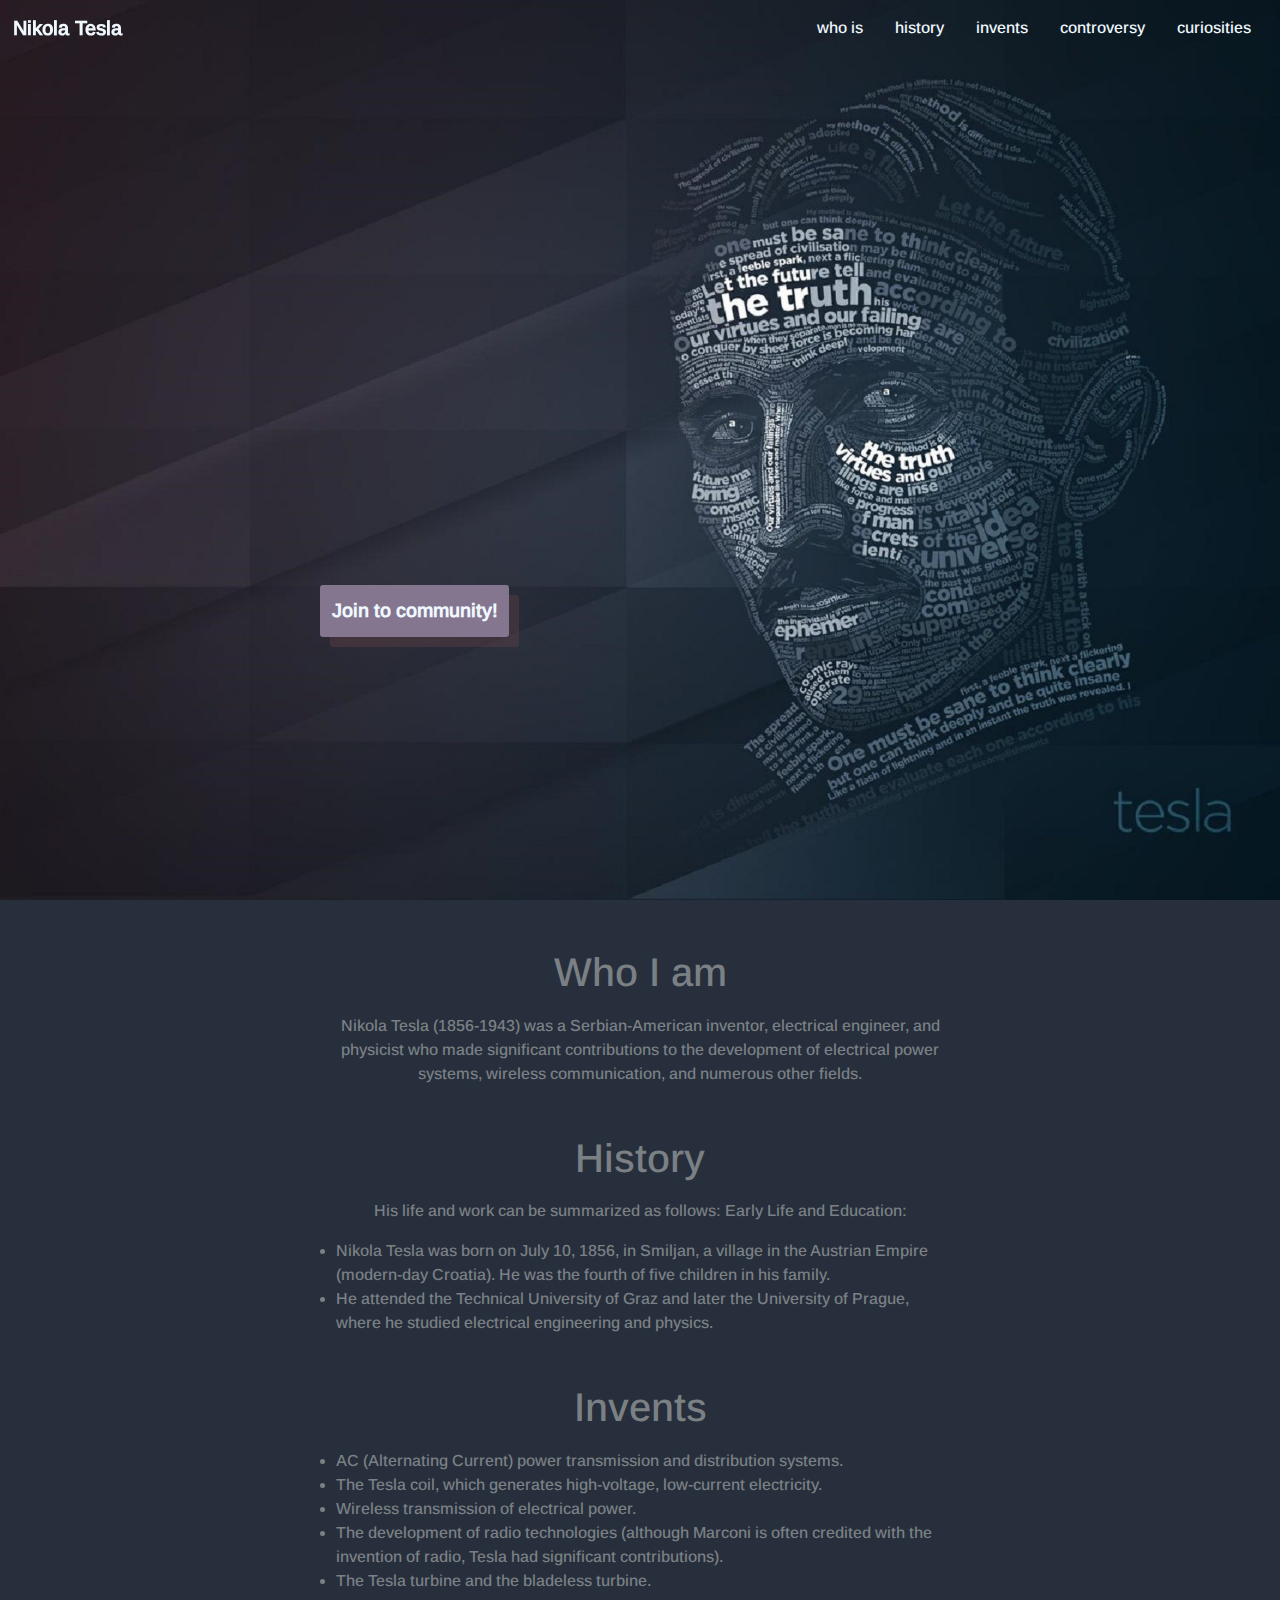
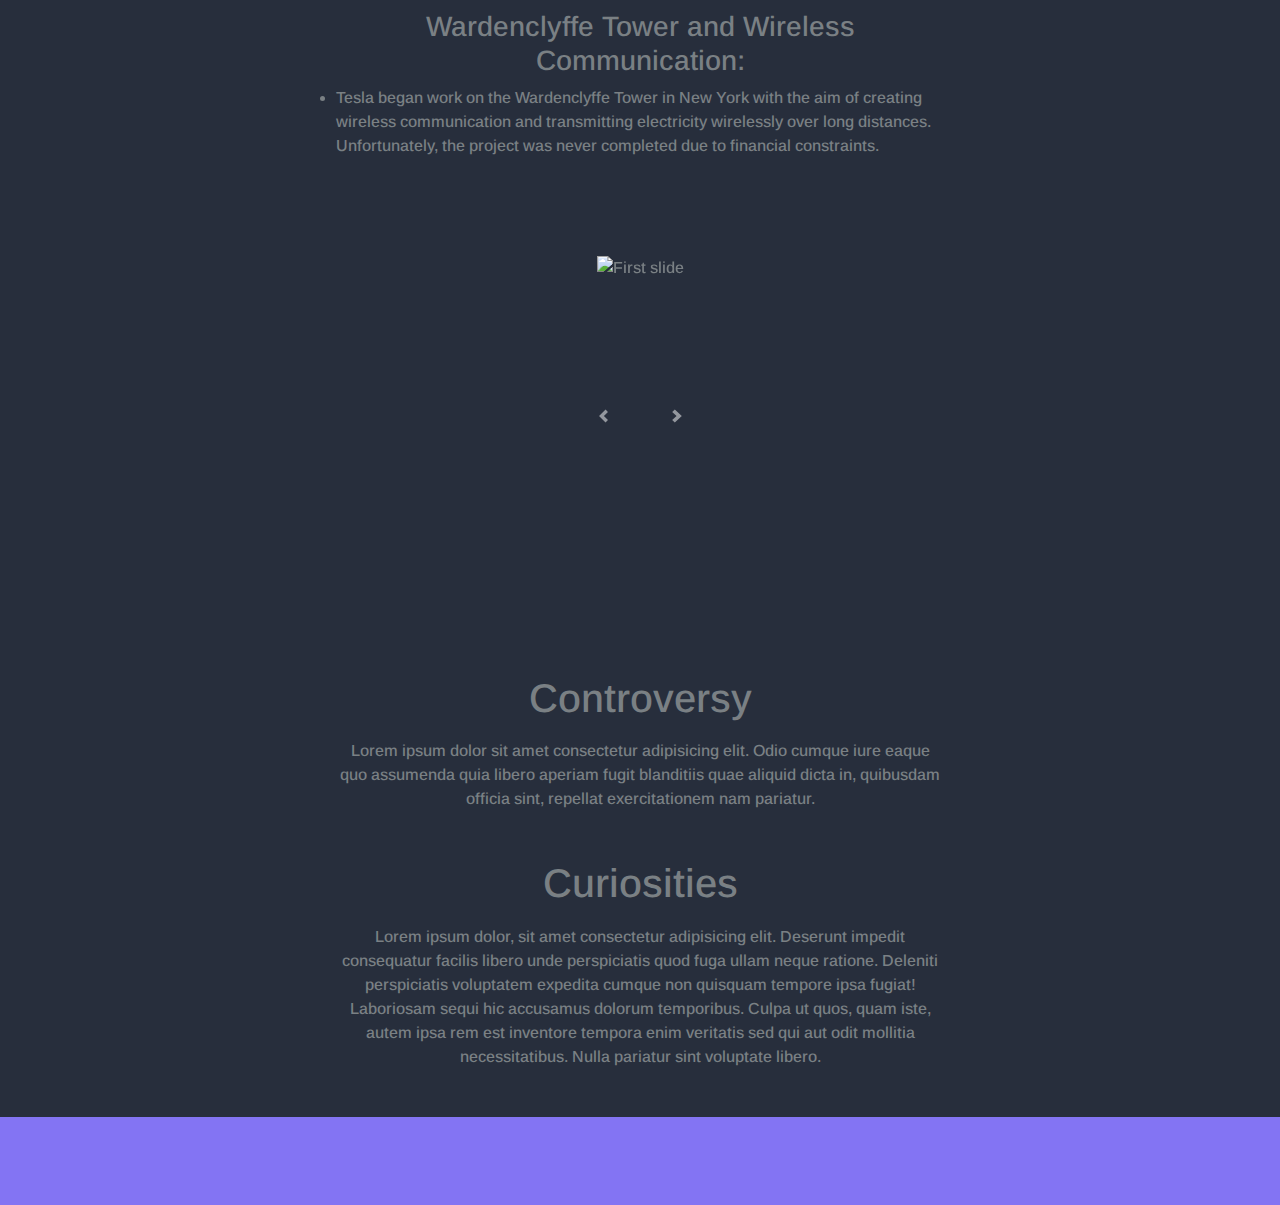
==== nikola_teslaMF/index.html @ 04ca778e "añadido mobile first" ====
<!DOCTYPE html>
<html lang="en">
<head>
    <meta charset="UTF-8">
    <meta name="viewport" content="width=device-width, initial-scale=1.0">
    <link rel="stylesheet" href="css/style.css">
    <link rel="icon" type="image/x-icon" href="favicon/tower.png">
    <!-- OWN CSS -->
    <link rel="stylesheet" href="https://cdnjs.cloudflare.com/ajax/libs/font-awesome/4.7.0/css/font-awesome.min.css">

    <!-- BOOTSTRAP CSS -->
    <link rel="stylesheet" href="https://cdn.jsdelivr.net/npm/bootstrap@4.0.0/dist/css/bootstrap.min.css" integrity="sha384-Gn5384xqQ1aoWXA+058RXPxPg6fy4IWvTNh0E263XmFcJlSAwiGgFAW/dAiS6JXm" crossorigin="anonymous">
    <!-- FONTAWESOME -->
    <script src="https://kit.fontawesome.com/f44a304c04.js" crossorigin="anonymous"></script>
    <link rel="stylesheet" href="https://cdnjs.cloudflare.com/ajax/libs/font-awesome/4.7.0/css/font-awesome.min.css">
    <title>Antonio J. Heredia Leiva Personal Page</title>
</head>
<body>
    <header>
        <div id="hero_section">
            <div class="hero_section_container">
                <nav>
                    <div class="icon"> <span><a href="#">Nikola Tesla</a></span></div>
                    <div id="menu_wrap" class="none">
                        <ul class="menu ">
                            <li><a href="#who">who is</a></li>
                            <li><a href="#history">history </a></li>
                            <li><a href="#invents">invents</a></li>
                            <li><a href="#controversy">controversy</a></li>
                            <li><a href="#curiosities">curiosities</a></li>
                        </ul>
                    </div>
                    <div id="burguer" class="">
                        <i class="fa-solid fa-bars" id="menu_brg"></i>
                    </div>
                </nav>

            </div>
            <div class="quote">
                <div class="btn_contain">
                    <button class="btn_cta"> Join to community!  </button>
                </div>
            </div>
        </div>
    </header>
    <!-- CONTAINER -->
    <div class="main_container">
        <div class="wrap_container">
            <section>
                <a name="who"></a>
                <h1>Who I am</h1>
                <p>
                    Nikola Tesla (1856-1943) was a Serbian-American inventor, electrical engineer, and physicist who made significant contributions to the development of electrical power systems, wireless communication, and numerous other fields. 
                </p>
            </section>
            <section>
                <a name="history"></a>
                <h1>History</h1>
                <p>
                    His life and work can be summarized as follows:
                    
                    Early Life and Education:
                    <ul>
                        <li>Nikola Tesla was born on July 10, 1856, in Smiljan, a village in the Austrian Empire (modern-day Croatia). He was the fourth of five children in his family.</li>
                        <li>He attended the Technical University of Graz and later the University of Prague, where he studied electrical engineering and physics.</li>
                    </ul>
                </p>
            </section>
            <section>
                <a name="invents"></a>
                <h1>Invents</h1>
                <p>
                    <ul>
                        <li>AC (Alternating Current) power transmission and distribution systems.</li>
                        <li>The Tesla coil, which generates high-voltage, low-current electricity.</li>
                        <li>Wireless transmission of electrical power.</li>
                        <li>The development of radio technologies (although Marconi is often credited with the invention of radio, Tesla had significant contributions).</li>
                        <li>The Tesla turbine and the bladeless turbine.</li>
                    </ul>
                    <p>
                        <h3>
                            Wardenclyffe Tower and Wireless Communication:
                        </h3>
                        <ul>
                            <li>Tesla began work on the Wardenclyffe Tower in New York with the aim of creating wireless communication and transmitting electricity wirelessly over long distances. Unfortunately, the project was never completed due to financial constraints.</li>
                        </ul>   
                    </p>
                </p>
            </section>
        </div>
        <!-- CARRUSEL -->
        <section id="carrusel_container">
            <div id="carouselExampleControls" class="carousel slide" data-ride="">
                <div class="carousel-inner">
                <div class="carousel-item active" data-bs-interval="false">
                    <img class="d-block w-100" src="https://pijamasurf.com/wp-content/uploads/10.208.149.45/uploads/2015/07/1347307068_nikola-tesla-64648998.jpeg" alt="First slide">
                </div>
                <div class="carousel-item">
                    <img class="d-block w-100" src="https://th.bing.com/th/id/R.a04cf4081907613d42aba46043cfa0db?rik=keRG8RYpfXPJgw&riu=http%3a%2f%2fwww.techandfacts.com%2fwp-content%2fuploads%2f2015%2f02%2fnikola_tesla_AC.jpg&ehk=OeOq3fMUChGae7fhzh62Vz7JlCOlQhCOCWXfk3ZzlRM%3d&risl=&pid=ImgRaw&r=0" alt="Second slide">
                </div>
                <div class="carousel-item">
                    <img class="d-block w-100" src="https://th.bing.com/th/id/OIP.Z2mwz5yN_oGgwYekw2L2cwHaD5?rs=1&pid=ImgDetMain" alt="Third slide">
                </div>
                </div>
                <a class="carousel-control-prev" href="#carouselExampleControls" role="button" data-slide="prev">
                <span class="carousel-control-prev-icon" aria-hidden="true"></span>
                <span class="sr-only">Previous</span>
                </a>
                <a class="carousel-control-next" href="#carouselExampleControls" role="button" data-slide="next">
                <span class="carousel-control-next-icon" aria-hidden="true"></span>
                <span class="sr-only">Next</span>
                </a>
            </div>
        </section>
        <div class="wrap_container">
            <section>
                <a name="controversy"></a>
                <h1>Controversy</h1>
                <p>
                    Lorem ipsum dolor sit amet consectetur adipisicing elit. Odio cumque iure eaque quo assumenda quia libero aperiam fugit blanditiis quae aliquid dicta in, quibusdam officia sint, repellat exercitationem nam pariatur.
                </p>
            </section>
            <section>
                <a name="curiosities"></a>
                <h1>Curiosities</h1>
                <p>
                    Lorem ipsum dolor, sit amet consectetur adipisicing elit. Deserunt impedit consequatur facilis libero unde perspiciatis quod fuga ullam neque ratione. Deleniti perspiciatis voluptatem expedita cumque non quisquam tempore ipsa fugiat!
                    Laboriosam sequi hic accusamus dolorum temporibus. Culpa ut quos, quam iste, autem ipsa rem est inventore tempora enim veritatis sed qui aut odit mollitia necessitatibus. Nulla pariatur sint voluptate libero.

                </p>
            </section>
        </div>

        
    </div>
    <!-- FOOTER -->
    <footer>
        <div class="footer_container container grid-container">
            <div class="row center">
                <div class="col"><a href="#"><i class="fa-brands fa-instagram"></i></a></div>
                <div class="col"><a href="#"><i class="fa-brands fa-x-twitter"></i></a></div>
                <div class="col"><a href="#"><i class="fa-brands fa-github"></i></a></div>
                <div class="col"><a href="#"><i class="fa-brands fa-linkedin"></i></a></div>
            </div>
        </div>
    </footer>
</body>
<!-- OWN JS -->
<script src="js/script.js"></script>
<!-- BOOTSTRAP JS -->
<script src="https://code.jquery.com/jquery-3.2.1.slim.min.js" integrity="sha384-KJ3o2DKtIkvYIK3UENzmM7KCkRr/rE9/Qpg6aAZGJwFDMVNA/GpGFF93hXpG5KkN" crossorigin="anonymous"></script>
<script src="https://cdn.jsdelivr.net/npm/popper.js@1.12.9/dist/umd/popper.min.js" integrity="sha384-ApNbgh9B+Y1QKtv3Rn7W3mgPxhU9K/ScQsAP7hUibX39j7fakFPskvXusvfa0b4Q" crossorigin="anonymous"></script>
<script src="https://cdn.jsdelivr.net/npm/bootstrap@4.0.0/dist/js/bootstrap.min.js" integrity="sha384-JZR6Spejh4U02d8jOt6vLEHfe/JQGiRRSQQxSfFWpi1MquVdAyjUar5+76PVCmYl" crossorigin="anonymous"></script>

</html>
---- nikola_teslaMF/css/style.css ----
/**------------------------------------------------------------------------
 *                           GENERAL FORMATS
 *------------------------------------------------------------------------**/
* {
    box-sizing: border-box;
    margin: 0;
    padding: 0;
}

body {
    background-color: rgba(39, 46, 60, 1);
}

/**------------------------------------------------------------------------
 *                           FONTS
 *------------------------------------------------------------------------**/

@font-face {
    font-family: quote;
    src: url(../fonts/EduTASBeginner-Regular.ttf);
    font-family: tesla;
    src: url(../fonts/Arimo-Medium.ttf);
}

/**------------------------------------------------------------------------
 *todo                           SECTION HEADER
 *------------------------------------------------------------------------**/
header{
    width: 100wh;
}
nav {
    color: aliceblue;
    box-sizing: content-box;
    background-color: rgba(0, 0, 0, 0);
    width: auto;
    display: flex;
    padding: 1%;
}
nav .icon {
    width: auto;
    font-family: tesla;
    font-size: 20px;
    font-weight: bolder;
    height: 1.3em;
    /* mirar la posicion */
    position: fixed;
    justify-content: flex-start;
    z-index: 2;

}

.icon span {
    width: 100%;
}

.icon span:hover {
    background-image: url(../img/Rayo.gif);

}

#transition {
    transition: 1s;
}
#menu_wrap {
    font-family: tesla;
    margin-left: 2em;
    /* background: linear-gradient(0.25turn, rgba(2,0,36,0.23245794899991246) 0%, rgba(10,10,50,0.5966036072632177) 50%, rgba(0,0,0,0.2912814784116772) 100%); */
    border-radius: 6px;
    position: absolute;
    right: 2%;
    top: 6%;
    position: fixed;
    z-index: 5;
    background-color: rgb(122, 128, 132);
    width: 150px;
    height: auto;
}

.menu  {
    right: 1%;
    text-align: right;
}

nav ul li {
    margin-right: 5px;
    list-style: none;
    padding: 0.2em 1em;    
    margin: auto 0;
    border-radius: 10px;
    text-decoration: none;
}
nav ul li a:hover, .icon span a {
    text-decoration: none;
}
    
nav ul li:hover {
    border: 1px solid rgb(41, 41, 42);
    cursor: grab;
    color: rgb(131, 116, 243);
    background-color: rgba(240, 248, 255, 0.185);
    background-image: url(../img/Rayo.gif);
    width: auto;
    background-position: center;
    transition: 1s;
}

.line {
    display: block;
}

.none {
    display: none;
}

#menu_brg {
    cursor: pointer;
    justify-content: flex-end;
    position: absolute;
    position: fixed;
    z-index: 4;
    right: 2%;
}


/**=======================================================================================================================
 *todo                                                 Hero Section
 *=======================================================================================================================**/

#hero_section{
    background-size: auto;
    background-position: 63%;
    background-image: url(../img/nicola_wall.jpg);
    height: 100vh;
}

div .quote {
    /* height: 100vh; */
    width: 50%;
    margin: 0 auto;
}

.btn_contain {
    color: aliceblue;
    font-size: 1.2rem;
    position: absolute;
    width: 200px;
    top: 80%;
    transition: top 1s;
    z-index: 1;
}

.btn_cta {
    border-radius: 3px;
    border: none;
    font-family: tesla, Arial, Helvetica, sans-serif;
    color: aliceblue;
    font-size: 1em;
    padding: 0.6em;
    font-weight: 600;
    cursor: pointer;
    box-shadow: 10px 10px rgba(53, 43, 43, 0.232);
    box-shadow: 10px 10px rgba(142, 84, 84, 0.232);
    background-color: rgb(132, 118, 143);
    background-position: 100%;
    transition: 0.6s;
}
.btn_cta:hover {
    box-shadow: 3px 3px black;
    transition: 0.4s;
    color: black;
    background-image: url(../img/Rayo.gif);
    

}

/**=======================================================================================================================
 *todo                                                 CONTAINER
 *=======================================================================================================================**/

.main_container{
    position: relative;
    font-family: tesla;
    color: rgb(122, 128, 132);
    display: flex;
    flex-direction: column;
    margin: 0 auto;
    width: 100%;
    text-align: center;
    background-color: rgba(39, 46, 60, 1);
    gap: 50px;
    z-index: 3;
}

.wrap_container{
    width: 80%;
    margin: 0 auto;

}

.wrap_container section {
    margin: 3em 1em;
}

div.main_container section h1 {
    text-align: center;
    margin-top: 1.1rem;
}

div.main_container section h2 {
    font-family: tesla;
    margin-bottom: 1rem;
}
div.main_container section p {
    margin-top: 1.1rem;
}

.main_container ul li {
    text-align: start;
}

a {
    text-decoration: none ;
    color: aliceblue !important;
}

.d-block {
    height: 20em;/*todo cambiar en  tablet y pc*/
}

/**--------------------------------------------
 *?              FOOTER
 *---------------------------------------------**/

footer{
    background-color: rgb(131, 116, 243);
}

/* footer div  {
    display: grid;
    margin: 0 auto;
}

.col-4 {
    grid-template-columns: auto auto auto auto;
    
} */
footer div.footer_container div{
    padding: 10px 0 10px 30px;
    padding-left: 30px;
}

i {
    font-size: 2rem;
}

/**------------------------------------------------------------------------
 *todo                           medias querys
 *------------------------------------------------------------------------**/
 /* de tablet en adelante */
 @media only screen and (width>600px) {
    #menu_brg {
        display: none;
    }
    #hero_section{
        background-position: 70%;
        background-repeat: no-repeat;;
        background-size: cover;
        position: relative; 
    }
    #menu_wrap {
        width: 100%;
        display: flex;
        justify-content: flex-end;
        position: static;
    }
    .menu {
        display: contents;
        justify-content: flex-end;
    }

    .wrap_container {
        width: 50%;
    }
    #menu_wrap {
        background-color: transparent;
        margin-left: 0;
    }

    #carrusel_container {
        max-width: 60%;   
        min-width: none;     
        margin: 0 auto;
        height: auto;
    }
    .carousel-item img{
        width: 80%;
    }
    nav .icon {
        z-index: 4;
    }

 }

 @media only screen and (width>800px) {
    #carrusel_container {
        max-width: 483px;        
    }
    .btn_contain{
        top: calc(100vh - 35%);
    
    }
 }

/* @media only screen and (width<828px) {
    blockquote{
        top: 70%;
        left: 1%;
        transition: left 1s;
        transition: top 1s;
    }
} */
/* 
@media only screen and (width<615px) {
    blockquote{
        top: 80%;
        transition: top 1s;
    }

    #hero_section{
        background-size: auto;
        background-position: 63%;
    }

    nav ul {
        left: 5px;
        margin: 0;
        top: 5%;
        gap: 0;
        position: absolute;
        flex-direction: column;
        background: linear-gradient(rgba(2, 0, 36, 0.047) 0%, rgba(10,10,50,0.5966036072632177) 70%, rgba(0, 0, 0, 0) 100%);
        border-radius: 22px;
        height: 95%;
        width: 29%;
        min-width: min-content;
    }
    nav ul li {
        padding: 5px;
        margin: 0.5rem 0;
    }

    .container{
        width: 80%;
        margin: 1.3rem auto;
        text-align: justify;
        margin-top: 1.3rem;
    } 
} */
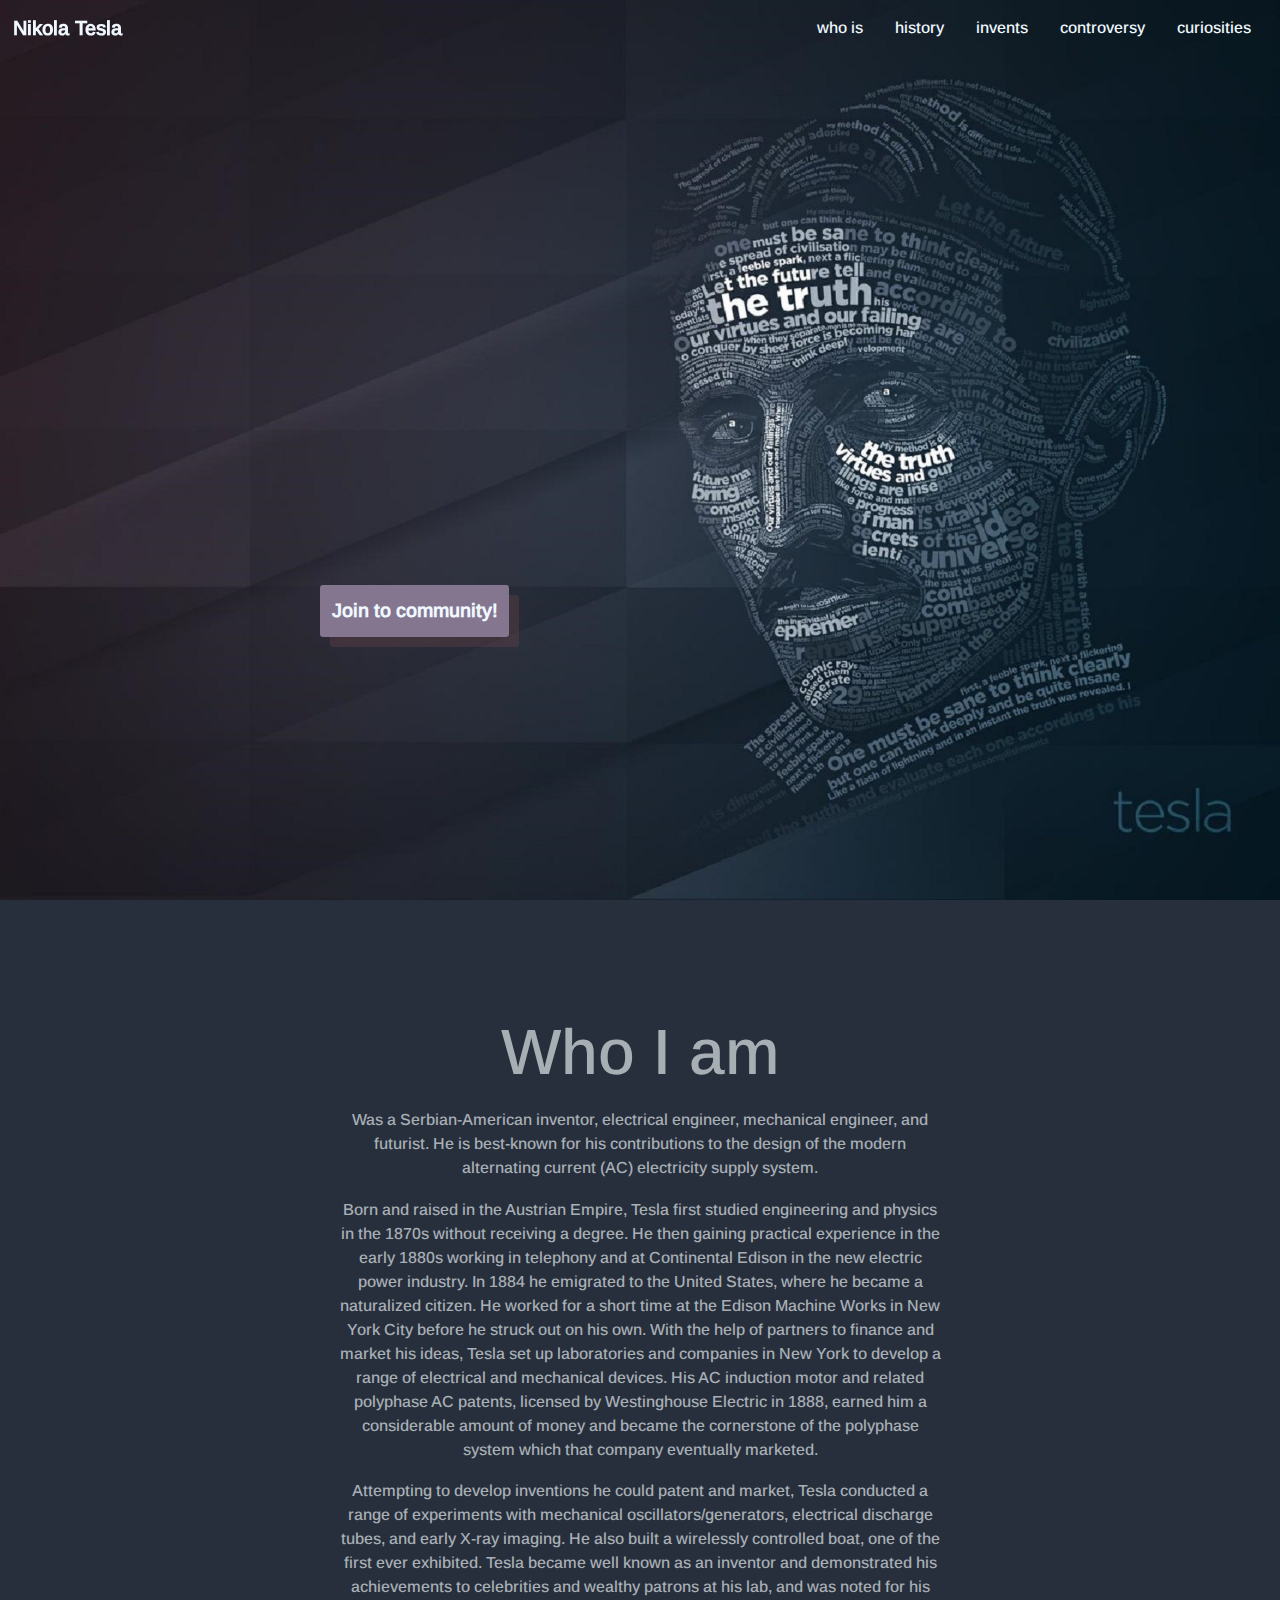
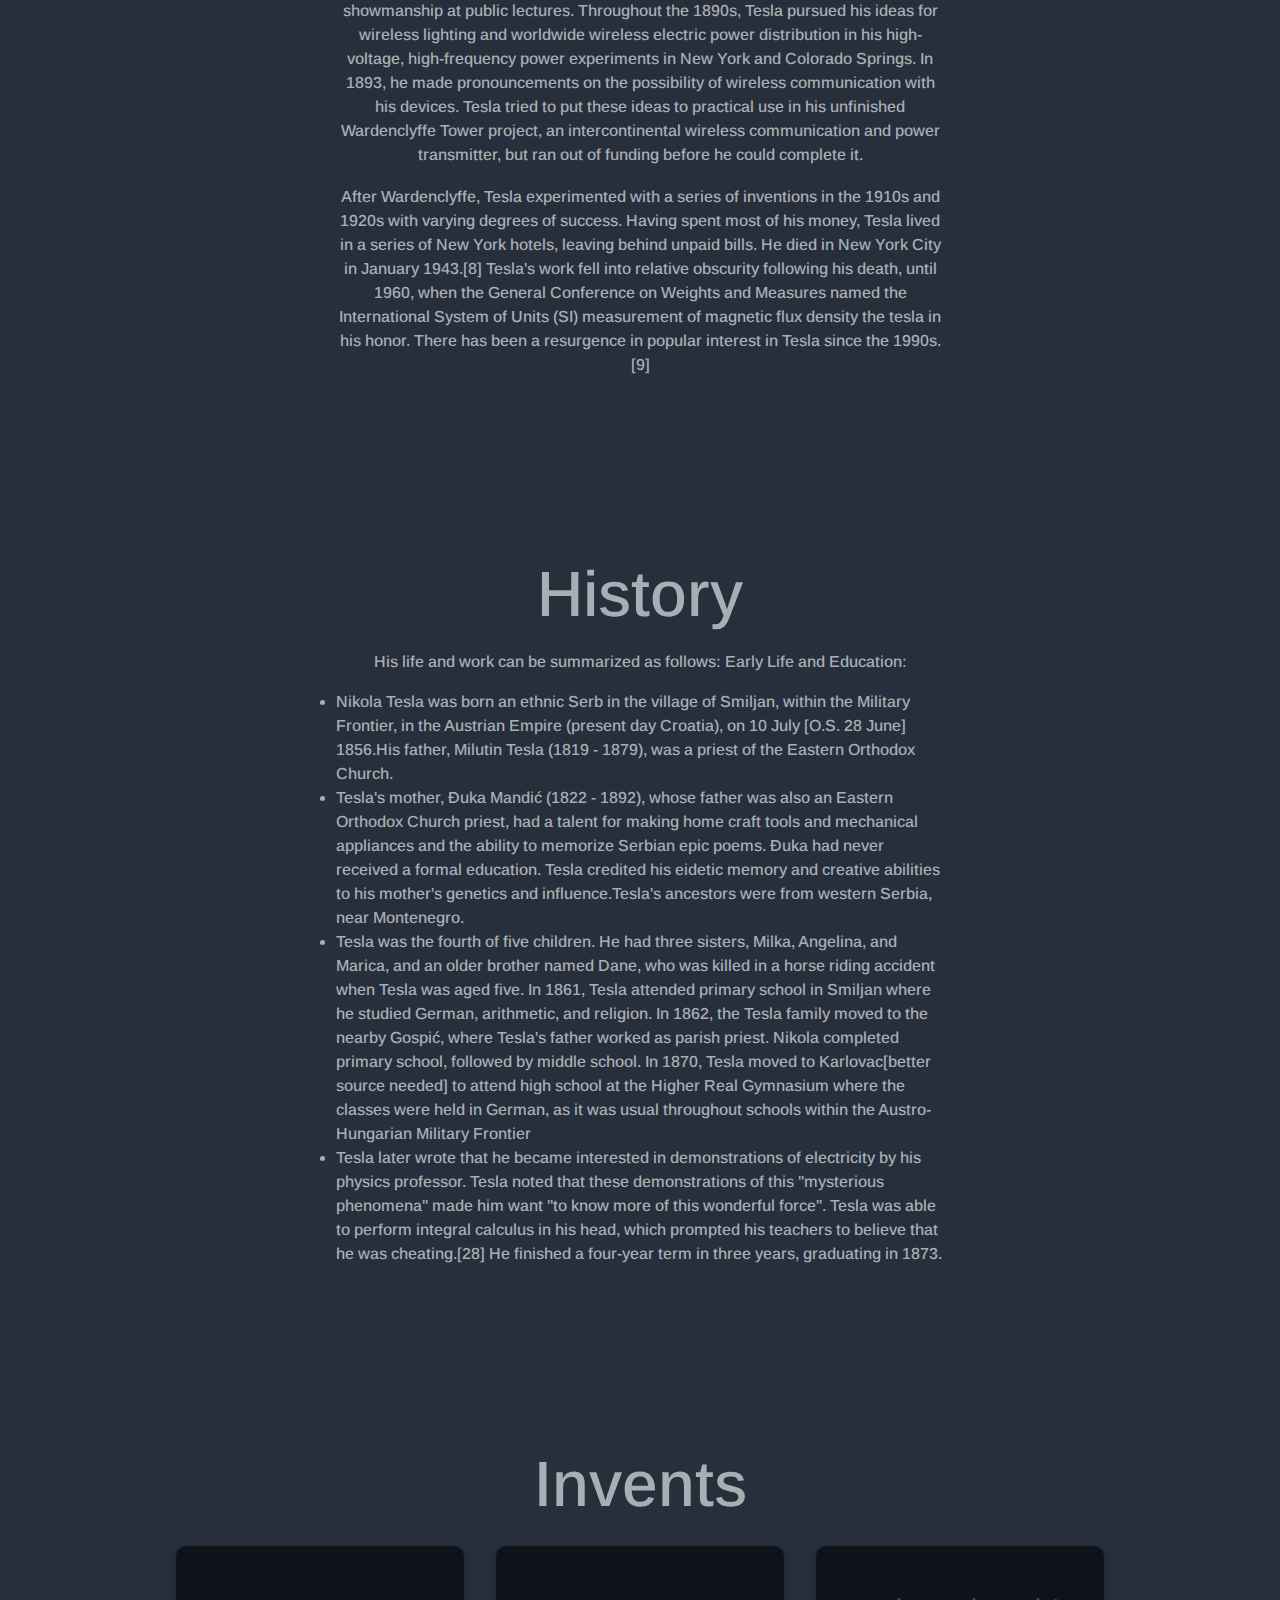
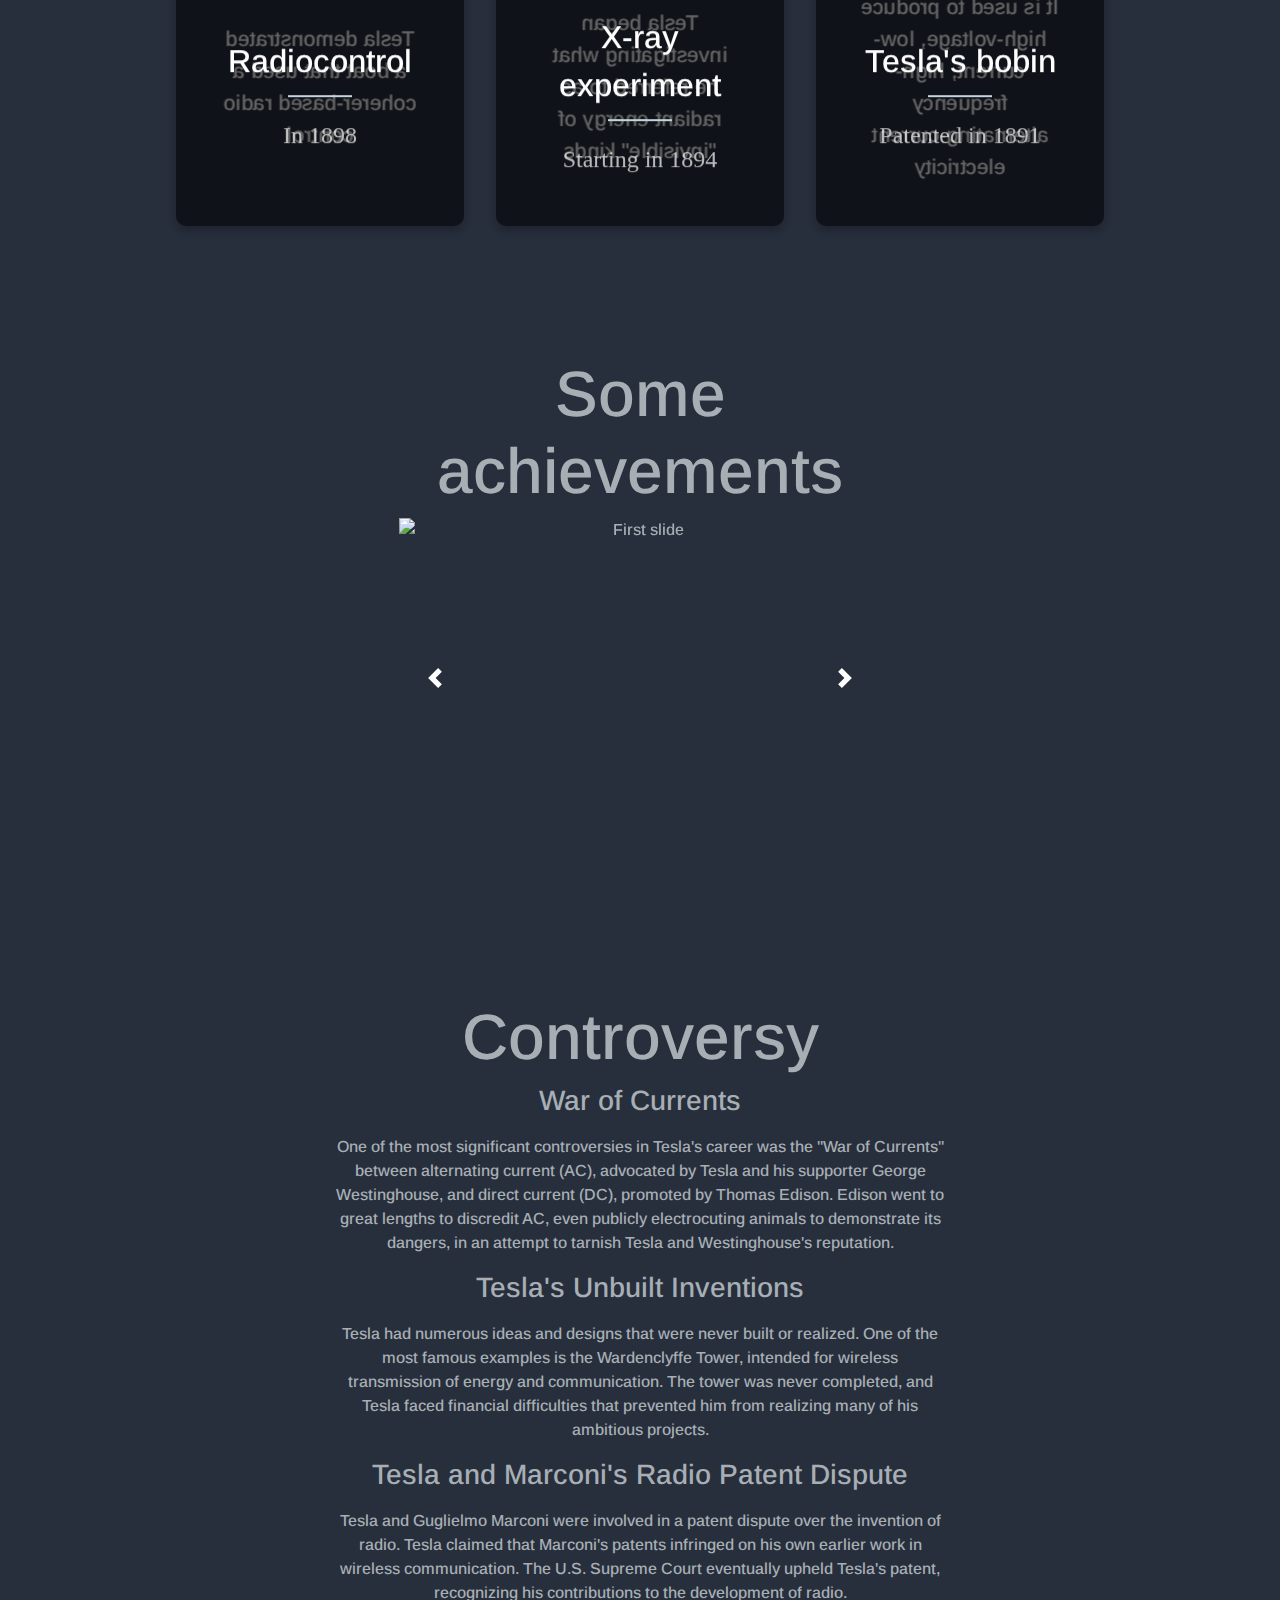
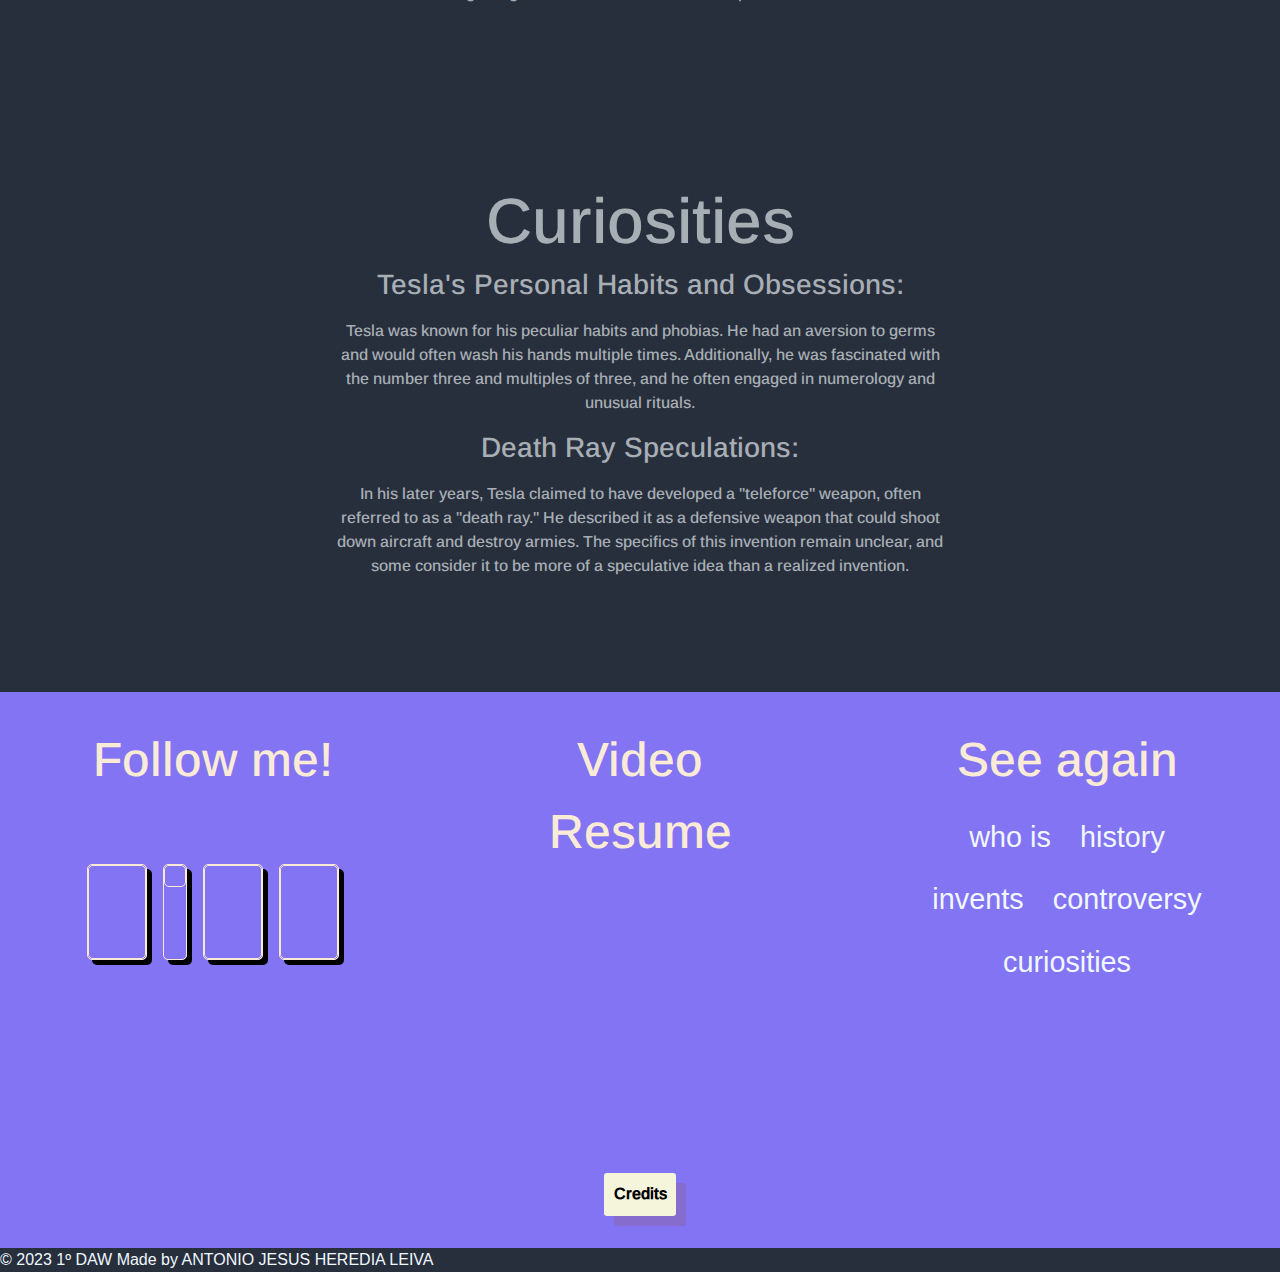
==== commit 76c1f30a: "final tesla page" ====
--- a/nikola_teslaMF/index.html
+++ b/nikola_teslaMF/index.html
@@ -3,9 +3,14 @@
 <head>
     <meta charset="UTF-8">
     <meta name="viewport" content="width=device-width, initial-scale=1.0">
+
+    <!-- OWN CSS -->
     <link rel="stylesheet" href="css/style.css">
+    <link rel="stylesheet" href="css/modal.css">
+    <link rel="stylesheet" href="css/card.css" >
+
     <link rel="icon" type="image/x-icon" href="favicon/tower.png">
-    <!-- OWN CSS -->
+    <!-- FONT AWESOME 4.7.0 -->
     <link rel="stylesheet" href="https://cdnjs.cloudflare.com/ajax/libs/font-awesome/4.7.0/css/font-awesome.min.css">
 
     <!-- BOOTSTRAP CSS -->
@@ -43,6 +48,7 @@
             </div>
         </div>
     </header>
+
     <!-- CONTAINER -->
     <div class="main_container">
         <div class="wrap_container">
@@ -50,7 +56,20 @@
                 <a name="who"></a>
                 <h1>Who I am</h1>
                 <p>
-                    Nikola Tesla (1856-1943) was a Serbian-American inventor, electrical engineer, and physicist who made significant contributions to the development of electrical power systems, wireless communication, and numerous other fields. 
+                    Was a Serbian-American inventor, electrical engineer, mechanical engineer, and futurist. He is best-known for his contributions to the design of the modern alternating current (AC) electricity supply system.
+                </p>
+                <p>
+                    Born and raised in the Austrian Empire, Tesla first studied engineering and physics in the 1870s without receiving a degree. He then gaining practical experience in the early 1880s working in telephony and at Continental Edison in the new electric power industry. In 1884 he emigrated to the United States, where he became a naturalized citizen. He worked for a short time at the Edison Machine Works in New York City before he struck out on his own. With the help of partners to finance and market his ideas, Tesla set up laboratories and companies in New York to develop a range of electrical and mechanical devices. His AC induction motor and related polyphase AC patents, licensed by Westinghouse Electric in 1888, earned him a considerable amount of money and became the cornerstone of the polyphase system which that company eventually marketed.
+                </p>
+                <p>
+                    Attempting to develop inventions he could patent and market, Tesla conducted a range of experiments with mechanical oscillators/generators, electrical discharge tubes, and early X-ray imaging. He also built a wirelessly controlled boat, one of the first ever exhibited. Tesla became well known as an inventor and demonstrated his achievements to celebrities and wealthy patrons at his lab, and was noted for his showmanship at public lectures. Throughout the 1890s, Tesla pursued his ideas for wireless lighting and worldwide wireless electric power distribution in his high-voltage, high-frequency power experiments in New York and Colorado Springs. In 1893, he made pronouncements on the possibility of wireless communication with his devices. Tesla tried to put these ideas to practical use in his unfinished Wardenclyffe Tower project, an intercontinental wireless communication and power transmitter, but ran out of funding before he could complete it.
+
+                </p>
+
+                <p>
+                    After Wardenclyffe, Tesla experimented with a series of inventions in the 1910s and 1920s with varying degrees of success. Having spent most of his money, Tesla lived in a series of New York hotels, leaving behind unpaid bills. He died in New York City in January 1943.[8] Tesla's work fell into relative obscurity following his death, until 1960, when the General Conference on Weights and Measures named the International System of Units (SI) measurement of magnetic flux density the tesla in his honor. There has been a resurgence in popular interest in Tesla since the 1990s.[9]
+                </p>
+
                 </p>
             </section>
             <section>
@@ -61,35 +80,81 @@
                     
                     Early Life and Education:
                     <ul>
-                        <li>Nikola Tesla was born on July 10, 1856, in Smiljan, a village in the Austrian Empire (modern-day Croatia). He was the fourth of five children in his family.</li>
-                        <li>He attended the Technical University of Graz and later the University of Prague, where he studied electrical engineering and physics.</li>
+                        <li>Nikola Tesla was born an ethnic Serb in the village of Smiljan, within the Military Frontier, in the Austrian Empire (present day Croatia), on 10 July [O.S. 28 June] 1856.His father, Milutin Tesla (1819 - 1879), was a priest of the Eastern Orthodox Church.</li>
+                        <li>Tesla's mother, Đuka Mandić (1822 - 1892), whose father was also an Eastern Orthodox Church priest, had a talent for making home craft tools and mechanical appliances and the ability to memorize Serbian epic poems. Đuka had never received a formal education. Tesla credited his eidetic memory and creative abilities to his mother's genetics and influence.Tesla's ancestors were from western Serbia, near Montenegro.</li>
+                        <li>Tesla was the fourth of five children. He had three sisters, Milka, Angelina, and Marica, and an older brother named Dane, who was killed in a horse riding accident when Tesla was aged five. In 1861, Tesla attended primary school in Smiljan where he studied German, arithmetic, and religion. In 1862, the Tesla family moved to the nearby Gospić, where Tesla's father worked as parish priest. Nikola completed primary school, followed by middle school. In 1870, Tesla moved to Karlovac[better source needed] to attend high school at the Higher Real Gymnasium where the classes were held in German, as it was usual throughout schools within the Austro-Hungarian Military Frontier</li>
+                        <li>Tesla later wrote that he became interested in demonstrations of electricity by his physics professor. Tesla noted that these demonstrations of this "mysterious phenomena" made him want "to know more of this wonderful force". Tesla was able to perform integral calculus in his head, which prompted his teachers to believe that he was cheating.[28] He finished a four-year term in three years, graduating in 1873.</li>
                     </ul>
                 </p>
             </section>
-            <section>
-                <a name="invents"></a>
-                <h1>Invents</h1>
-                <p>
-                    <ul>
-                        <li>AC (Alternating Current) power transmission and distribution systems.</li>
-                        <li>The Tesla coil, which generates high-voltage, low-current electricity.</li>
-                        <li>Wireless transmission of electrical power.</li>
-                        <li>The development of radio technologies (although Marconi is often credited with the invention of radio, Tesla had significant contributions).</li>
-                        <li>The Tesla turbine and the bladeless turbine.</li>
-                    </ul>
-                    <p>
-                        <h3>
-                            Wardenclyffe Tower and Wireless Communication:
-                        </h3>
-                        <ul>
-                            <li>Tesla began work on the Wardenclyffe Tower in New York with the aim of creating wireless communication and transmitting electricity wirelessly over long distances. Unfortunately, the project was never completed due to financial constraints.</li>
-                        </ul>   
-                    </p>
-                </p>
-            </section>
-        </div>
-        <!-- CARRUSEL -->
+        </div>
+    </div>
+
+
+    <div class="main_container cards_container">
+        <section class="section_cards">
+            <a name="invents"></a>
+            <h1>Invents</h1>
+            <div class="wrapper">
+                <div class="cols">
+                    <div class="col_card" ontouchstart="this.classList.toggle('hover');">
+                        <div class="container_card">
+                            <div class="front" style="background-image: url(https://upload.wikimedia.org/wikipedia/commons/3/30/Tesla_boat1.jpg); background-position: cover">
+                                <div class="inner">
+                                    <p>Radiocontrol</p>
+                                    <span>In 1898</span>
+                                </div>
+                            </div>
+                            <div class="back">
+                                <div class="inner">
+                                    <p>Tesla demonstrated a boat that used a coherer-based radio control</p>
+                                </div>
+                            </div>
+                        </div>
+                    </div>
+
+                    <div class="col_card" ontouchstart="this.classList.toggle('hover');">
+                        <div class="container_card">
+                            <div class="front" style="background-image: url(https://upload.wikimedia.org/wikipedia/commons/4/45/X-Ray_Photograph_of_Tesla%27s_left_hand.jpg); background-position: cover">
+                                <div class="inner">
+                                    <p>X-ray experiment</p>
+                                    <span>Starting in 1894</span>
+                                </div>
+                            </div>
+                            <div class="back">
+                                <div class="inner">
+                                    <p>Tesla began investigating what he referred to as radiant energy of "invisible" kinds</p>
+                                </div>
+                            </div>
+                        </div>
+                    </div>
+                    
+                    <div class="col_card" ontouchstart="this.classList.toggle('hover');">
+                        <div class="container_card">
+                            <div class="front" style="background-image: url(https://upload.wikimedia.org/wikipedia/commons/thumb/7/7d/Bobine_Tesla_Palais_decouverte.jpg/1920px-Bobine_Tesla_Palais_decouverte.jpg)">
+                                <div class="inner">
+                                    <p>Tesla's bobin</p>
+                                    <span>Patented in 1891</span>
+                                </div>
+                            </div>
+                            <div class="back">
+                                <div class="inner">
+                                    <p> It is used to produce high-voltage, low-current, high-frequency alternating-current electricity</p>
+                                </div>
+                            </div>
+                        </div>
+                    </div>
+
+                </div>
+            </div>
+        </section>
+    </div>
+
+    <!-- CARRUSEL -->
+    <div class="main_container">
         <section id="carrusel_container">
+            <a name="invents"></a>
+            <h1>Some achievements</h1>
             <div id="carouselExampleControls" class="carousel slide" data-ride="">
                 <div class="carousel-inner">
                 <div class="carousel-item active" data-bs-interval="false">
@@ -112,36 +177,96 @@
                 </a>
             </div>
         </section>
+    </div>
+
+    <div class="main_container">
         <div class="wrap_container">
             <section>
                 <a name="controversy"></a>
                 <h1>Controversy</h1>
-                <p>
-                    Lorem ipsum dolor sit amet consectetur adipisicing elit. Odio cumque iure eaque quo assumenda quia libero aperiam fugit blanditiis quae aliquid dicta in, quibusdam officia sint, repellat exercitationem nam pariatur.
+                <h3>War of Currents</h3>
+                <p>
+                    One of the most significant controversies in Tesla's career was the "War of Currents" between alternating current (AC), advocated by Tesla and his supporter George Westinghouse, and direct current (DC), promoted by Thomas Edison. Edison went to great lengths to discredit AC, even publicly electrocuting animals to demonstrate its dangers, in an attempt to tarnish Tesla and Westinghouse's reputation.
+                </p>
+                <h3> Tesla's Unbuilt Inventions</h3>
+                <p>
+                    Tesla had numerous ideas and designs that were never built or realized. One of the most famous examples is the Wardenclyffe Tower, intended for wireless transmission of energy and communication. The tower was never completed, and Tesla faced financial difficulties that prevented him from realizing many of his ambitious projects.
+                </p>
+                <h3>Tesla and Marconi's Radio Patent Dispute</h3>
+                <p>
+                    
+                    Tesla and Guglielmo Marconi were involved in a patent dispute over the invention of radio. Tesla claimed that Marconi's patents infringed on his own earlier work in wireless communication. The U.S. Supreme Court eventually upheld Tesla's patent, recognizing his contributions to the development of radio.
                 </p>
             </section>
             <section>
                 <a name="curiosities"></a>
                 <h1>Curiosities</h1>
-                <p>
-                    Lorem ipsum dolor, sit amet consectetur adipisicing elit. Deserunt impedit consequatur facilis libero unde perspiciatis quod fuga ullam neque ratione. Deleniti perspiciatis voluptatem expedita cumque non quisquam tempore ipsa fugiat!
-                    Laboriosam sequi hic accusamus dolorum temporibus. Culpa ut quos, quam iste, autem ipsa rem est inventore tempora enim veritatis sed qui aut odit mollitia necessitatibus. Nulla pariatur sint voluptate libero.
-
-                </p>
-            </section>
-        </div>
-
-        
-    </div>
+                <h3>Tesla's Personal Habits and Obsessions:</h3>
+                <p>                    
+                    Tesla was known for his peculiar habits and phobias. He had an aversion to germs and would often wash his hands multiple times. Additionally, he was fascinated with the number three and multiples of three, and he often engaged in numerology and unusual rituals.
+                </p>
+                <h3>Death Ray Speculations:</h3>
+                <p>                    
+                    In his later years, Tesla claimed to have developed a "teleforce" weapon, often referred to as a "death ray." He described it as a defensive weapon that could shoot down aircraft and destroy armies. The specifics of this invention remain unclear, and some consider it to be more of a speculative idea than a realized invention.
+                </p>
+                <p>
+
+                </p>
+            </section>
+        </div>
+    </div>
+    </div>
+
+
     <!-- FOOTER -->
     <footer>
-        <div class="footer_container container grid-container">
-            <div class="row center">
-                <div class="col"><a href="#"><i class="fa-brands fa-instagram"></i></a></div>
-                <div class="col"><a href="#"><i class="fa-brands fa-x-twitter"></i></a></div>
-                <div class="col"><a href="#"><i class="fa-brands fa-github"></i></a></div>
-                <div class="col"><a href="#"><i class="fa-brands fa-linkedin"></i></a></div>
-            </div>
+        <div id="footer_1">
+            <div class="footer_1_container">
+                <div class="footer_col redes_container">
+                    <div class="tittle_social"> Follow me!</div>
+                    <div class="social_links_flex">
+                        <div class="col_"><a href="#"><i class="fa-brands fa-instagram"></i></a></div>
+                        <div class="col_"><a href="#"><i class="fa-brands fa-x-twitter"></i></a></div>
+                        <div class="col_"><a href="#"><i class="fa-brands fa-github"></i></a></div>
+                        <div class="col_"><a href="#"><i class="fa-brands fa-linkedin"></i></a></div>
+                    </div>
+                </div>
+                <div class="footer_col iframe_container">
+                    <div class="iframe tittle_video">Video Resume</div>
+                    <div class="iframe_flex">
+                        <iframe width="" height="" src="https://www.youtube.com/embed/hZGDfaf0LPI?si=yKmPqaLoIyO1D5A_" title="YouTube video player" frameborder="0" allow="accelerometer; autoplay; clipboard-write; encrypted-media; gyroscope; picture-in-picture; web-share" allowfullscreen></iframe>
+                    </div>
+                    
+                </div>
+                <div class="footer_col see_again_container">
+                    <div class="see_again_links">
+                        <div class="tittle_navigation">See again</div> 
+                        <div class="see_again_links_flex">
+                            <div class="col_page_link"><a href="#who">who is</a></div>
+                            <div class="col_page_link"><a href="#history">history </a></div>
+                            <div class="col_page_link"><a href="#invents">invents</a></div>
+                            <div class="col_page_link"><a href="#controversy">controversy</a></div>
+                            <div class="col_page_link"><a href="#curiosities">curiosities</a></div>
+                        </div>
+                    </div>
+                </div>
+                <div class="footer_col modal_container">
+                    <button id="myBtn"class="btn_cta">Credits</button>
+    
+                    <!-- The Modal -->
+                    <div id="myModal" class="modal">
+                        <!-- Modal content -->
+                        <div class="modal-content">
+                            <span class="close">&times;</span>
+                            <p>Made by Antonio J. Heredia Leiva</p>
+                        </div>
+                    </div>
+                </div>
+            </div>
+        </div>
+           
+        <div id="footer_2">
+            <p>© 2023 1º DAW Made by ANTONIO JESUS HEREDIA LEIVA</p>
         </div>
     </footer>
 </body>
--- a/nikola_teslaMF/css/style.css
+++ b/nikola_teslaMF/css/style.css
@@ -7,8 +7,12 @@
     padding: 0;
 }
 
+html {
+    height: 100vh;
+}
+
 body {
-    background-color: rgba(39, 46, 60, 1);
+    background-color: rgba(39, 46, 60, 1) !important;
 }
 
 /**------------------------------------------------------------------------
@@ -72,8 +76,8 @@
     position: fixed;
     z-index: 5;
     background-color: rgb(122, 128, 132);
-    width: 150px;
-    height: auto;
+    /* width: 150px;
+    height: auto; */
 }
 
 .menu  {
@@ -88,20 +92,22 @@
     margin: auto 0;
     border-radius: 10px;
     text-decoration: none;
+    /* border: 1px solid rgb(41, 41, 42); */
+
 }
 nav ul li a:hover, .icon span a {
     text-decoration: none;
 }
     
 nav ul li:hover {
-    border: 1px solid rgb(41, 41, 42);
+    /* border: 1px solid rgb(41, 41, 42); */
     cursor: grab;
     color: rgb(131, 116, 243);
     background-color: rgba(240, 248, 255, 0.185);
     background-image: url(../img/Rayo.gif);
     width: auto;
     background-position: center;
-    transition: 1s;
+    transition: 0.5s;
 }
 
 .line {
@@ -180,7 +186,8 @@
 .main_container{
     position: relative;
     font-family: tesla;
-    color: rgb(122, 128, 132);
+    /* color: rgb(122, 128, 132); */
+    color: rgb(167 175 181);
     display: flex;
     flex-direction: column;
     margin: 0 auto;
@@ -191,6 +198,7 @@
     z-index: 3;
 }
 
+
 .wrap_container{
     width: 80%;
     margin: 0 auto;
@@ -201,9 +209,10 @@
     margin: 3em 1em;
 }
 
-div.main_container section h1 {
+.main_container section h1 {
     text-align: center;
     margin-top: 1.1rem;
+    font-size: 4em;
 }
 
 div.main_container section h2 {
@@ -226,38 +235,125 @@
 .d-block {
     height: 20em;/*todo cambiar en  tablet y pc*/
 }
+.cards_container{
+    width: 100%;
+}
+.carousel-control-next, .carousel-control-prev{
+    opacity: 100 !important;
+}
+
+section {
+    padding: 1.5em 0;
+}
 
 /**--------------------------------------------
  *?              FOOTER
  *---------------------------------------------**/
 
-footer{
+#footer_1{
     background-color: rgb(131, 116, 243);
-}
-
-/* footer div  {
+    padding: 2em 0;
+}
+.footer_1_container{
+    margin: 0 auto;
+    width: 90%;
     display: grid;
+    grid-template-columns: auto ;
+    justify-content: space-evenly;
+    text-align: center;
+    gap: 8em;
+    grid-template-columns: 1fr;
+        grid-template-areas: 
+        " social    "
+        " iframe    "
+        " see_again "
+        " modal     ";
+}
+.social_links_flex{
+    display: flex;
+    justify-content: space-evenly;
+    gap: 1em;
+    flex-wrap: nowrap;
+    flex-direction: row;
+    
+}
+.tittle_social, .tittle_video, .tittle_navigation{
+    font-size: 3em;
+    font-family: tesla;
+    color: antiquewhite;
+    margin-bottom: 20px;
+}
+
+.col_{
+    border: 1px solid antiquewhite;
+    border-radius: 5px;
+    /* padding: 20px; */
+    margin-top: 3em;
+    box-shadow: 5px 5px black;
+    background-position: center;
+    
+}
+
+.col_:hover {
+    background-image: url(../img/Rayo.gif);
+    transition: 0.2s;
+}
+
+.social_links_flex div a i{
+    font-size: 3rem;
+    border: 1px solid antiquewhite;
+    border-radius: 5px;
+    display: inline-flex;
+    padding: 10px;
+}
+.social_links_flex div a i:hover{
+    border: 1px solid black;
+    transition: 0.2s;
+}
+
+.see_again_links_flex{
+    justify-content: center;
+    display: flex;
+    gap: 1.2em;
+    flex-wrap: wrap;
+}
+.see_again_links_flex a{
+    font-size: 1.8em;
+    border-radius: 5px;
+    padding: 5px;
+    gap: 10px 1px;
+    text-decoration: none !important;
+
+    
+}
+.see_again_links_flex a:hover{
+    box-shadow: 5px 5px white;
+    transition: 0.4s;
+}
+
+#myBtn{
     margin: 0 auto;
-}
-
-.col-4 {
-    grid-template-columns: auto auto auto auto;
-    
-} */
-footer div.footer_container div{
-    padding: 10px 0 10px 30px;
-    padding-left: 30px;
-}
-
-i {
-    font-size: 2rem;
+    width: fit-content;
+    color: black;
+    background-color: beige;
+}
+
+.modal_container{
+    /* margin: 0 auto;
+    padding-top: 5rem; */
+    align-self: center;
+}
+
+#footer_2{
+    background-color: rgba(39, 46, 60, 1);
+    color: aliceblue;
 }
 
 /**------------------------------------------------------------------------
  *todo                           medias querys
  *------------------------------------------------------------------------**/
  /* de tablet en adelante */
- @media only screen and (width>600px) {
+ @media only screen and (width>845px) {
     #menu_brg {
         display: none;
     }
@@ -298,10 +394,45 @@
     nav .icon {
         z-index: 4;
     }
+    .footer_1_container{
+        grid-template-columns: 1fr 1fr;
+        grid-template-areas: 
+        " social  social  "
+        " iframe   iframe "
+        " iframe   iframe "
+        " see_again  modal"
+        " see_again  modal   ";
+    }
+    .social_links_flex{
+        display: flex;
+        justify-content: center;
+        flex-direction: row;
+        gap: 1em;
+        flex-wrap: wrap;
+        
+    }
+
+    .redes_container{
+        grid-area: social;
+    }
+    .iframe_container{
+        grid-area: iframe;
+    }
+    .see_again_container{
+        grid-area: see_again;
+    }
+    .modal_container{
+        grid-area: modal;
+    }
 
  }
 
- @media only screen and (width>800px) {
+ /* de PC en adelante */
+
+ @media only screen and (width>1100px) {
+    section {
+        padding: 3em 0;
+    }
     #carrusel_container {
         max-width: 483px;        
     }
@@ -309,51 +440,20 @@
         top: calc(100vh - 35%);
     
     }
+    .footer_1_container{
+        grid-template-columns: 1fr 1fr 1fr;
+        grid-template-areas: 
+        " social iframe see_again "
+        " modal modal modal  "
+        ;
+    }
+    .social_links_flex{
+        flex-direction: row;
+        
+    }
+    
+   
  }
 
-/* @media only screen and (width<828px) {
-    blockquote{
-        top: 70%;
-        left: 1%;
-        transition: left 1s;
-        transition: top 1s;
-    }
-} */
-/* 
-@media only screen and (width<615px) {
-    blockquote{
-        top: 80%;
-        transition: top 1s;
-    }
-
-    #hero_section{
-        background-size: auto;
-        background-position: 63%;
-    }
-
-    nav ul {
-        left: 5px;
-        margin: 0;
-        top: 5%;
-        gap: 0;
-        position: absolute;
-        flex-direction: column;
-        background: linear-gradient(rgba(2, 0, 36, 0.047) 0%, rgba(10,10,50,0.5966036072632177) 70%, rgba(0, 0, 0, 0) 100%);
-        border-radius: 22px;
-        height: 95%;
-        width: 29%;
-        min-width: min-content;
-    }
-    nav ul li {
-        padding: 5px;
-        margin: 0.5rem 0;
-    }
-
-    .container{
-        width: 80%;
-        margin: 1.3rem auto;
-        text-align: justify;
-        margin-top: 1.3rem;
-    } 
-} */
-
+
+
--- a/nikola_teslaMF/css/modal.css
+++ b/nikola_teslaMF/css/modal.css
@@ -0,0 +1,37 @@
+/* The Modal (background) */
+.modal {
+    display: none; /* Hidden by default */
+    position: fixed; /* Stay in place */
+    z-index: 1; /* Sit on top */
+    left: 0;
+    top: 0;
+    width: 100%; /* Full width */
+    height: 100%; /* Full height */
+    overflow: auto; /* Enable scroll if needed */
+    background-color: rgb(0,0,0); /* Fallback color */
+    background-color: rgba(0,0,0,0.4); /* Black w/ opacity */
+  }
+  
+  /* Modal Content/Box */
+  .modal-content {
+    background-color: #fefefe;
+    margin: 15% auto; /* 15% from the top and centered */
+    padding: 20px;
+    border: 1px solid #888;
+    width: 80%; /* Could be more or less, depending on screen size */
+  }
+  
+  /* The Close Button */
+  .close {
+    color: #aaa;
+    float: right;
+    font-size: 28px;
+    font-weight: bold;
+  }
+  
+  .close:hover,
+  .close:focus {
+    color: black;
+    text-decoration: none;
+    cursor: pointer;
+  }--- a/nikola_teslaMF/css/card.css
+++ b/nikola_teslaMF/css/card.css
@@ -0,0 +1,192 @@
+*{
+    margin: 0;
+    padding: 0;
+
+  }
+  
+  
+  
+  .wrapper{
+    width: 80%;
+    margin: 0 auto;
+    /* max-width: 80rem; */
+  }
+  
+  .cols{
+    display: -webkit-box;
+    display: -ms-flexbox;
+    display: flex;
+    -ms-flex-wrap: wrap;
+        flex-wrap: wrap;
+    -webkit-box-pack: center;
+        -ms-flex-pack: center;
+            justify-content: center;
+  }
+  
+  .col_card{
+    width: calc(25% - 2rem);
+    margin: 1rem;
+    cursor: pointer;
+  }
+  
+  .container_card{
+    -webkit-transform-style: preserve-3d;
+            transform-style: preserve-3d;
+      -webkit-perspective: 1000px;
+              perspective: 1000px;
+  }
+  
+  .front,
+  .back{
+    background-size: cover;
+    box-shadow: 0 4px 8px 0 rgba(0,0,0,0.25);
+    border-radius: 10px;
+      background-position: center;
+      -webkit-transition: -webkit-transform .7s cubic-bezier(0.4, 0.2, 0.2, 1);
+      transition: -webkit-transform .7s cubic-bezier(0.4, 0.2, 0.2, 1);
+      -o-transition: transform .7s cubic-bezier(0.4, 0.2, 0.2, 1);
+      transition: transform .7s cubic-bezier(0.4, 0.2, 0.2, 1);
+      transition: transform .7s cubic-bezier(0.4, 0.2, 0.2, 1), -webkit-transform .7s cubic-bezier(0.4, 0.2, 0.2, 1);
+      -webkit-backface-visibility: hidden;
+              backface-visibility: hidden;
+      text-align: center;
+      min-height: 280px;
+      height: auto;
+      border-radius: 10px;
+      color: #fff;
+      font-size: 1.5rem;
+  }
+  
+  .back{
+    background: #cedce7;
+    background: -webkit-linear-gradient(45deg,  #cedce7 0%,#596a72 100%);
+    background: -o-linear-gradient(45deg,  #cedce7 0%,#596a72 100%);
+    background: linear-gradient(45deg,  #cedce7 0%,#596a72 100%);
+  }
+  
+  .front:after{
+      position: absolute;
+      top: 0;
+      left: 0;
+      z-index: 1;
+      width: 100%;
+      height: 100%;
+      content: '';
+      display: block;
+      opacity: .6;
+      background-color: #000;
+      -webkit-backface-visibility: hidden;
+              backface-visibility: hidden;
+      border-radius: 10px;
+  }
+  .container_card:hover .front,
+  .container_card:hover .back{
+      -webkit-transition: -webkit-transform .7s cubic-bezier(0.4, 0.2, 0.2, 1);
+      transition: -webkit-transform .7s cubic-bezier(0.4, 0.2, 0.2, 1);
+      -o-transition: transform .7s cubic-bezier(0.4, 0.2, 0.2, 1);
+      transition: transform .7s cubic-bezier(0.4, 0.2, 0.2, 1);
+      transition: transform .7s cubic-bezier(0.4, 0.2, 0.2, 1), -webkit-transform .7s cubic-bezier(0.4, 0.2, 0.2, 1);
+  }
+  
+  .back{
+      position: absolute;
+      top: 0;
+      left: 0;
+      width: 100%;
+  }
+  
+  .inner{
+      -webkit-transform: translateY(-50%) translateZ(60px) scale(0.94);
+              transform: translateY(-50%) translateZ(60px) scale(0.94);
+      top: 50%;
+      position: absolute;
+      left: 0;
+      width: 100%;
+      padding: 2rem;
+      -webkit-box-sizing: border-box;
+              box-sizing: border-box;
+      outline: 1px solid transparent;
+      -webkit-perspective: inherit;
+              perspective: inherit;
+      z-index: 2;
+  }
+  
+  .container_card .back{
+      -webkit-transform: rotateY(180deg);
+              transform: rotateY(180deg);
+      -webkit-transform-style: preserve-3d;
+              transform-style: preserve-3d;
+  }
+  
+  .container_card .front{
+      -webkit-transform: rotateY(0deg);
+              transform: rotateY(0deg);
+      -webkit-transform-style: preserve-3d;
+              transform-style: preserve-3d;
+  }
+  
+  .container_card:hover .back{
+    -webkit-transform: rotateY(0deg);
+            transform: rotateY(0deg);
+    -webkit-transform-style: preserve-3d;
+            transform-style: preserve-3d;
+  }
+  
+  .container_card:hover .front{
+    -webkit-transform: rotateY(-180deg);
+            transform: rotateY(-180deg);
+    -webkit-transform-style: preserve-3d;
+            transform-style: preserve-3d;
+  }
+  
+  .front .inner p{
+    font-size: 2rem;
+    margin-bottom: 2rem;
+    position: relative;
+  }
+  
+  .front .inner p:after{
+    content: '';
+    width: 4rem;
+    height: 2px;
+    position: absolute;
+    background: #C6D4DF;
+    display: block;
+    left: 0;
+    right: 0;
+    margin: 0 auto;
+    bottom: -.75rem;
+  }
+  
+  .front .inner span{
+    color: rgba(255,255,255,0.7);
+    font-family: 'Montserrat';
+    font-weight: 300;
+  }
+
+  @media only screen and (width>514px) {
+    .wrapper{
+      width: 100%;
+      margin: 0 auto;
+      /* max-width: 80rem; */
+    }
+  }
+  
+  @media screen and (max-width: 64rem){
+    .col_card{
+      width: calc(33.333333% - 2rem);
+    }
+  }
+  
+  @media screen and (max-width: 48rem){
+    .col_card{
+      width: calc(50% - 2rem);
+    }
+  }
+  
+  @media screen and (max-width: 32rem){
+    .col_card{
+      width: 100%;
+      margin: 0 0 2rem 0;
+    }
+  }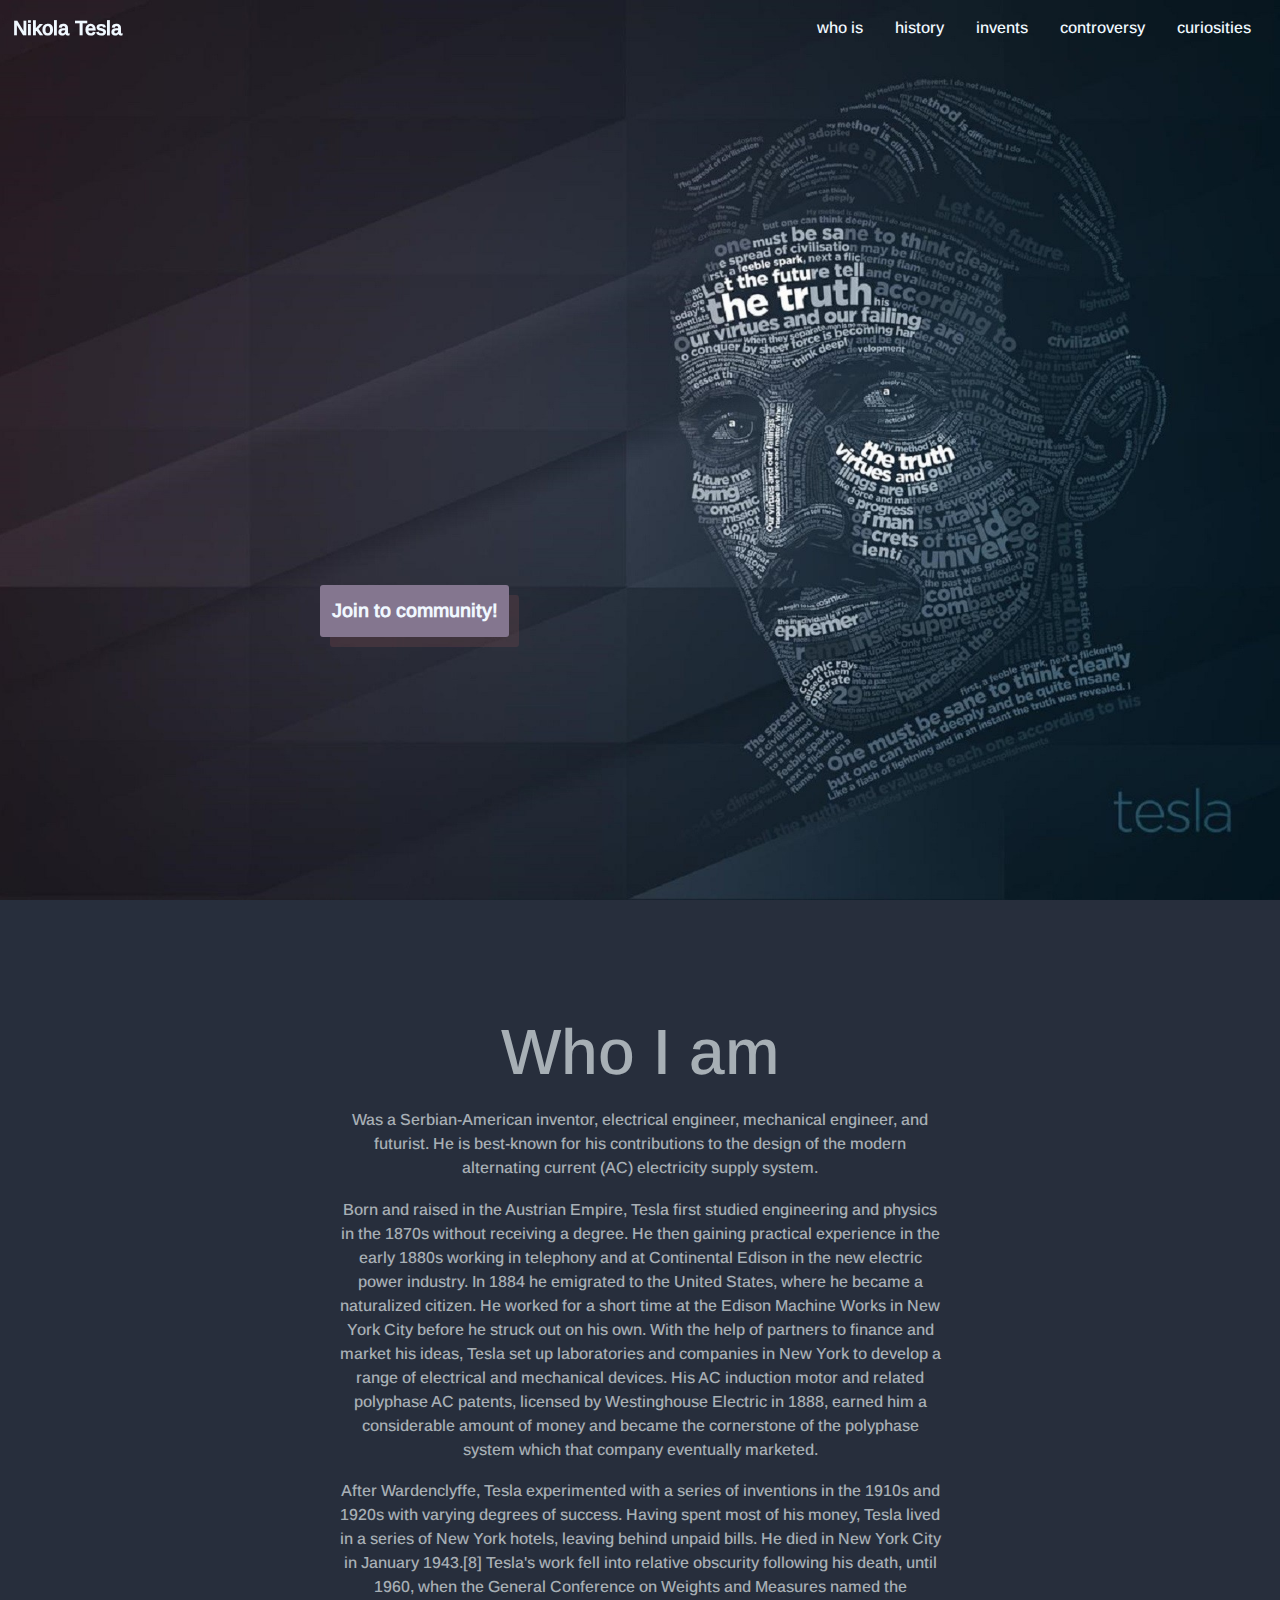
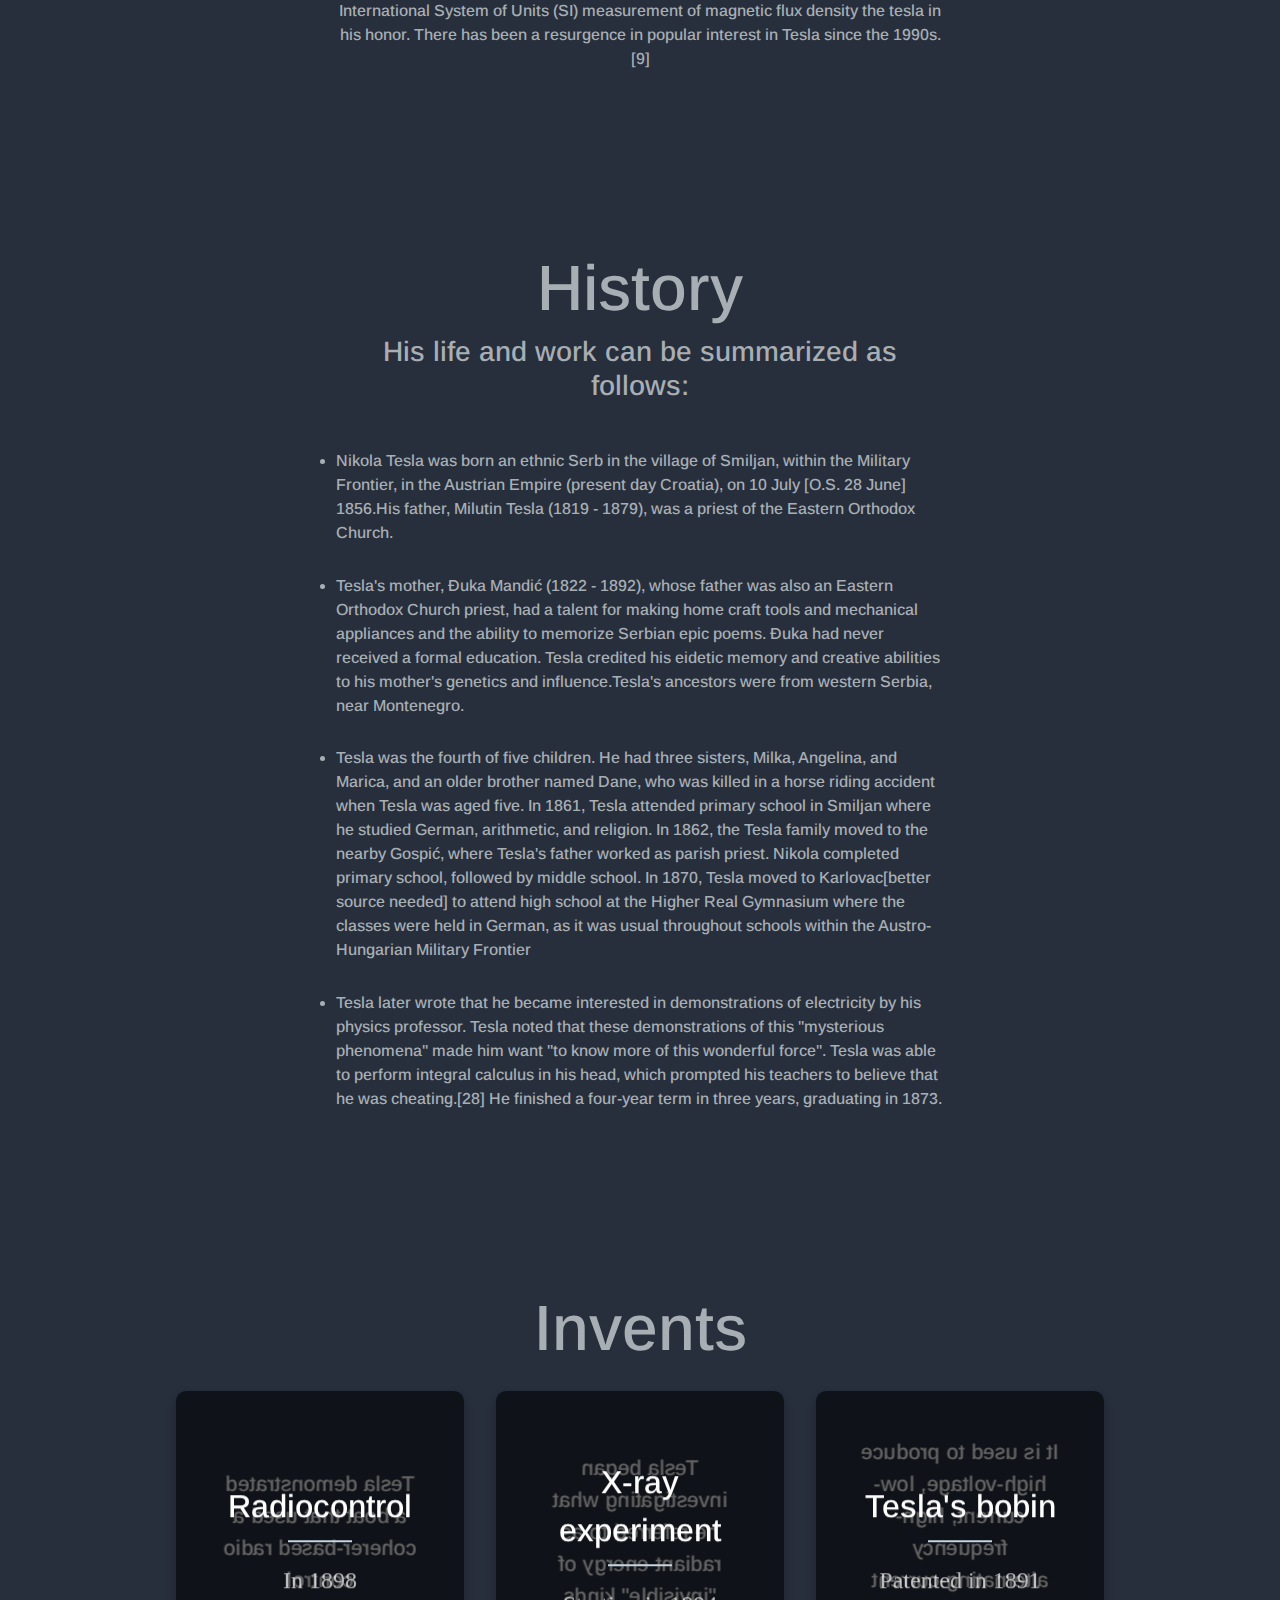
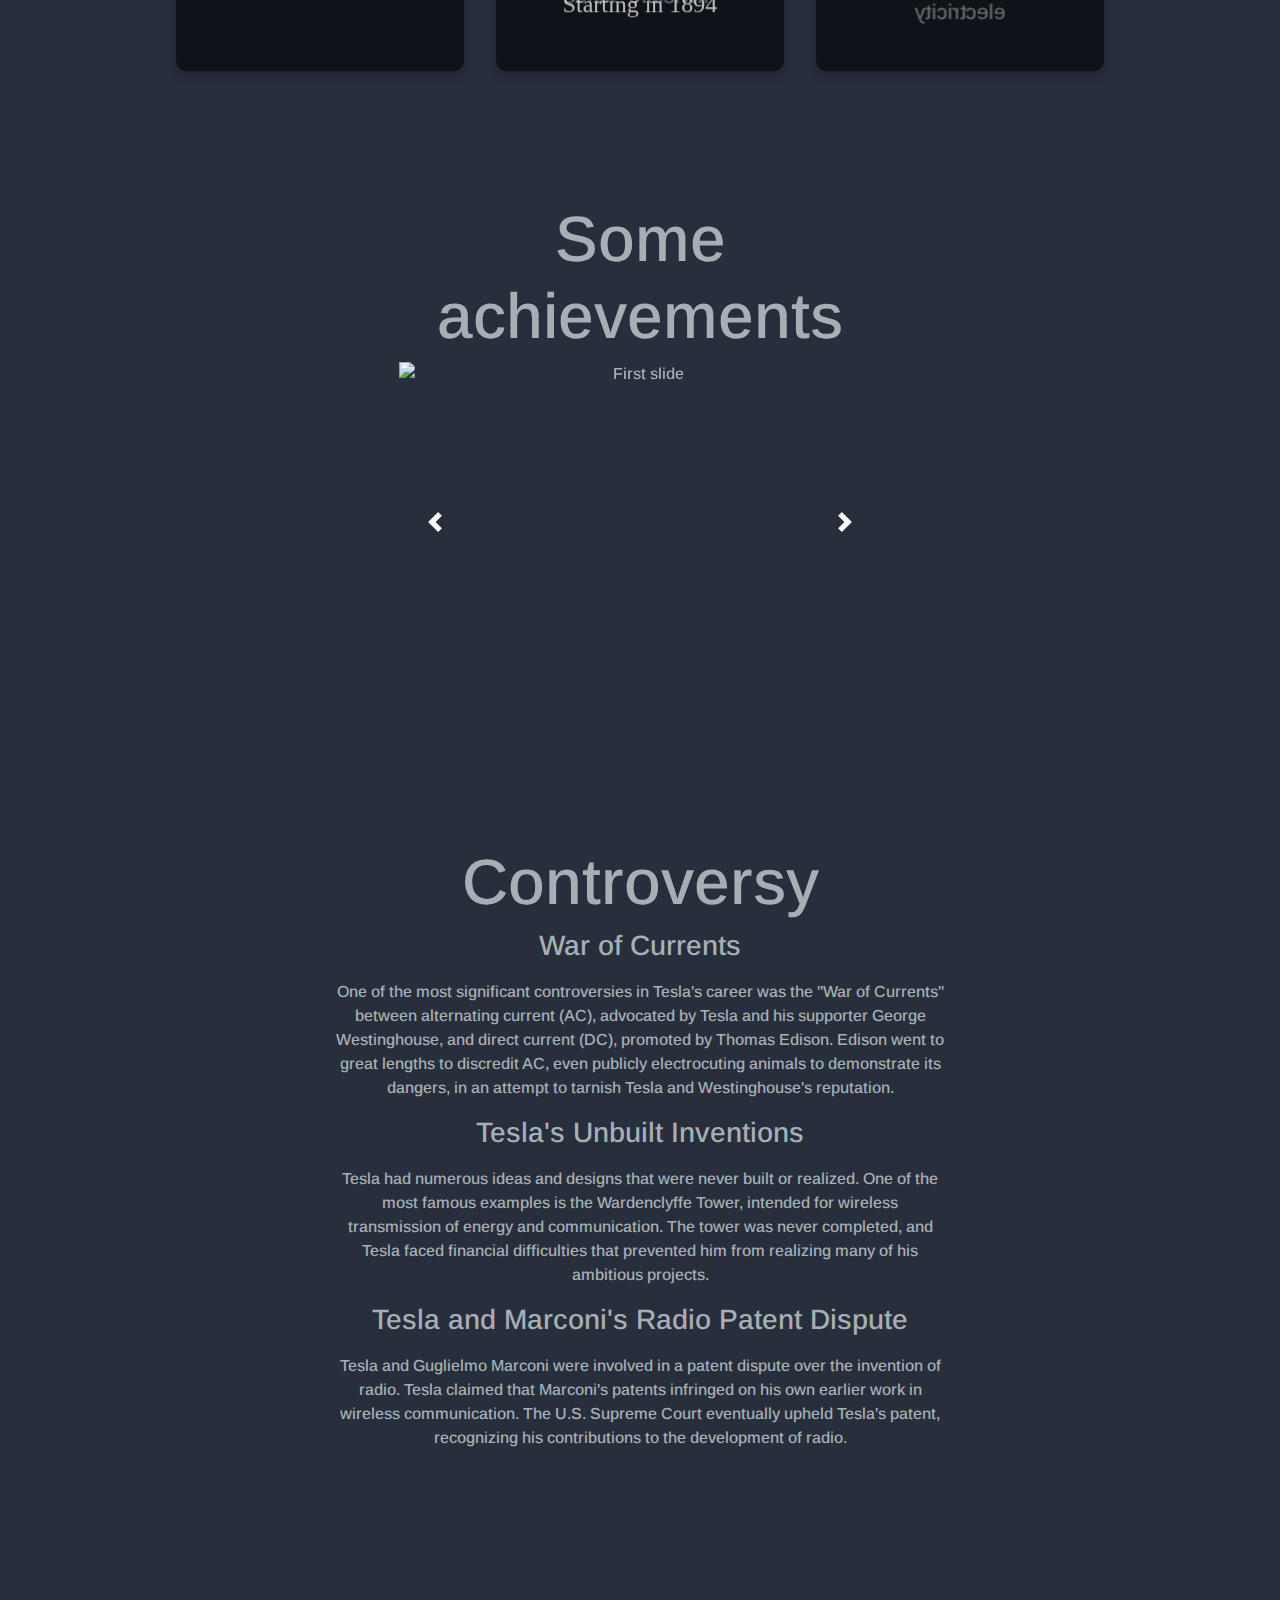
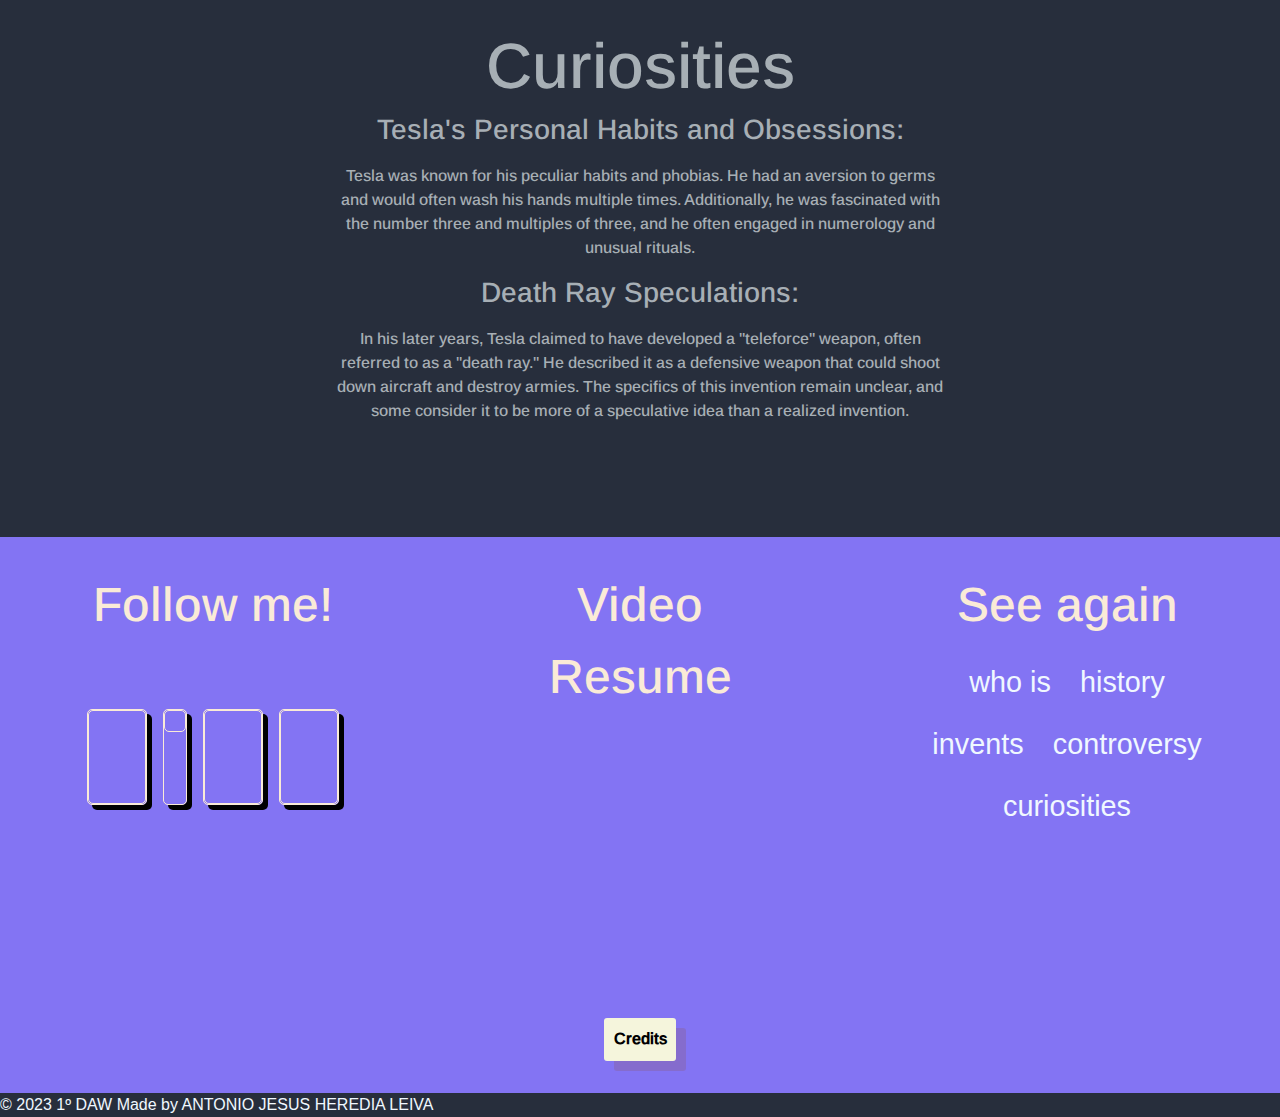
==== commit 5cc277cb: "final tesla page corrections js" ====
--- a/nikola_teslaMF/index.html
+++ b/nikola_teslaMF/index.html
@@ -61,11 +61,7 @@
                 <p>
                     Born and raised in the Austrian Empire, Tesla first studied engineering and physics in the 1870s without receiving a degree. He then gaining practical experience in the early 1880s working in telephony and at Continental Edison in the new electric power industry. In 1884 he emigrated to the United States, where he became a naturalized citizen. He worked for a short time at the Edison Machine Works in New York City before he struck out on his own. With the help of partners to finance and market his ideas, Tesla set up laboratories and companies in New York to develop a range of electrical and mechanical devices. His AC induction motor and related polyphase AC patents, licensed by Westinghouse Electric in 1888, earned him a considerable amount of money and became the cornerstone of the polyphase system which that company eventually marketed.
                 </p>
-                <p>
-                    Attempting to develop inventions he could patent and market, Tesla conducted a range of experiments with mechanical oscillators/generators, electrical discharge tubes, and early X-ray imaging. He also built a wirelessly controlled boat, one of the first ever exhibited. Tesla became well known as an inventor and demonstrated his achievements to celebrities and wealthy patrons at his lab, and was noted for his showmanship at public lectures. Throughout the 1890s, Tesla pursued his ideas for wireless lighting and worldwide wireless electric power distribution in his high-voltage, high-frequency power experiments in New York and Colorado Springs. In 1893, he made pronouncements on the possibility of wireless communication with his devices. Tesla tried to put these ideas to practical use in his unfinished Wardenclyffe Tower project, an intercontinental wireless communication and power transmitter, but ran out of funding before he could complete it.
-
-                </p>
-
+                
                 <p>
                     After Wardenclyffe, Tesla experimented with a series of inventions in the 1910s and 1920s with varying degrees of success. Having spent most of his money, Tesla lived in a series of New York hotels, leaving behind unpaid bills. He died in New York City in January 1943.[8] Tesla's work fell into relative obscurity following his death, until 1960, when the General Conference on Weights and Measures named the International System of Units (SI) measurement of magnetic flux density the tesla in his honor. There has been a resurgence in popular interest in Tesla since the 1990s.[9]
                 </p>
@@ -75,10 +71,10 @@
             <section>
                 <a name="history"></a>
                 <h1>History</h1>
-                <p>
+                <h3>
                     His life and work can be summarized as follows:
-                    
-                    Early Life and Education:
+                </h3>
+                <p>
                     <ul>
                         <li>Nikola Tesla was born an ethnic Serb in the village of Smiljan, within the Military Frontier, in the Austrian Empire (present day Croatia), on 10 July [O.S. 28 June] 1856.His father, Milutin Tesla (1819 - 1879), was a priest of the Eastern Orthodox Church.</li>
                         <li>Tesla's mother, Đuka Mandić (1822 - 1892), whose father was also an Eastern Orthodox Church priest, had a talent for making home craft tools and mechanical appliances and the ability to memorize Serbian epic poems. Đuka had never received a formal education. Tesla credited his eidetic memory and creative abilities to his mother's genetics and influence.Tesla's ancestors were from western Serbia, near Montenegro.</li>
--- a/nikola_teslaMF/css/style.css
+++ b/nikola_teslaMF/css/style.css
@@ -225,6 +225,7 @@
 
 .main_container ul li {
     text-align: start;
+    padding-top: 1.8em;
 }
 
 a {
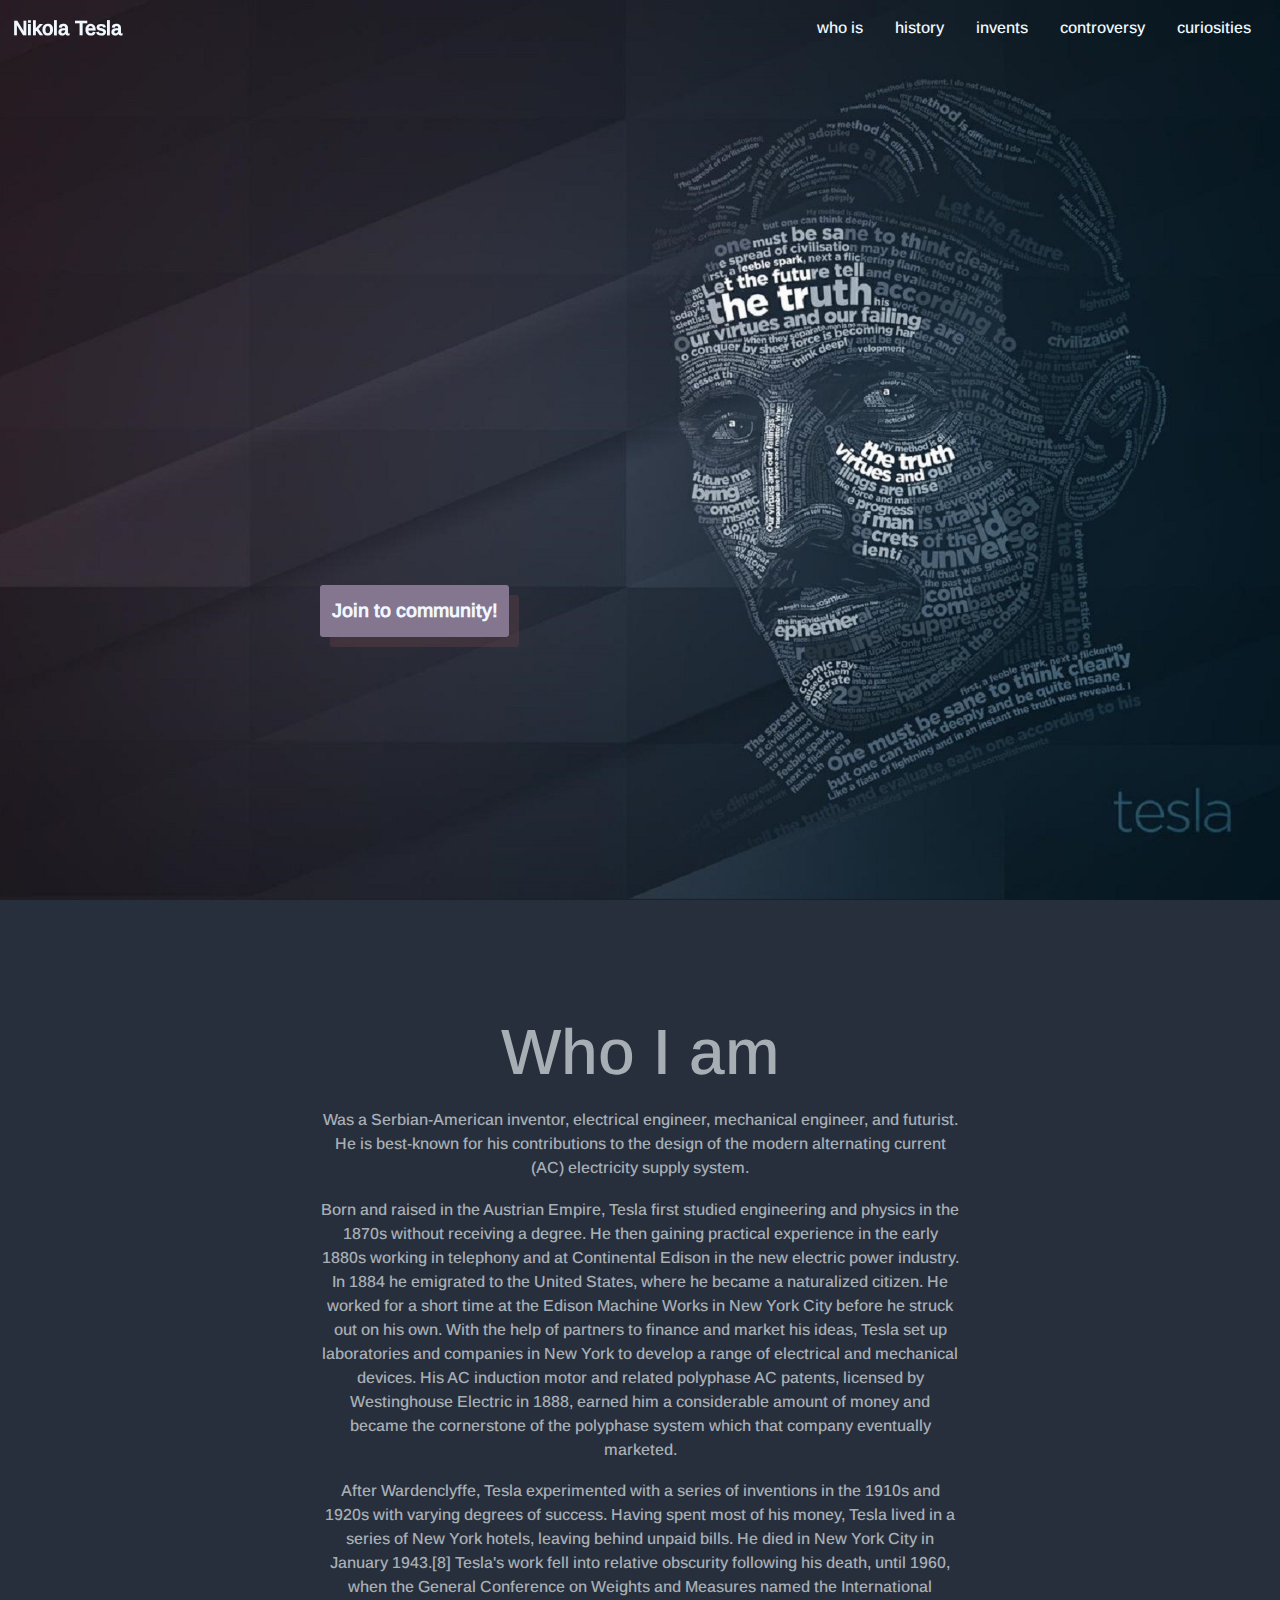
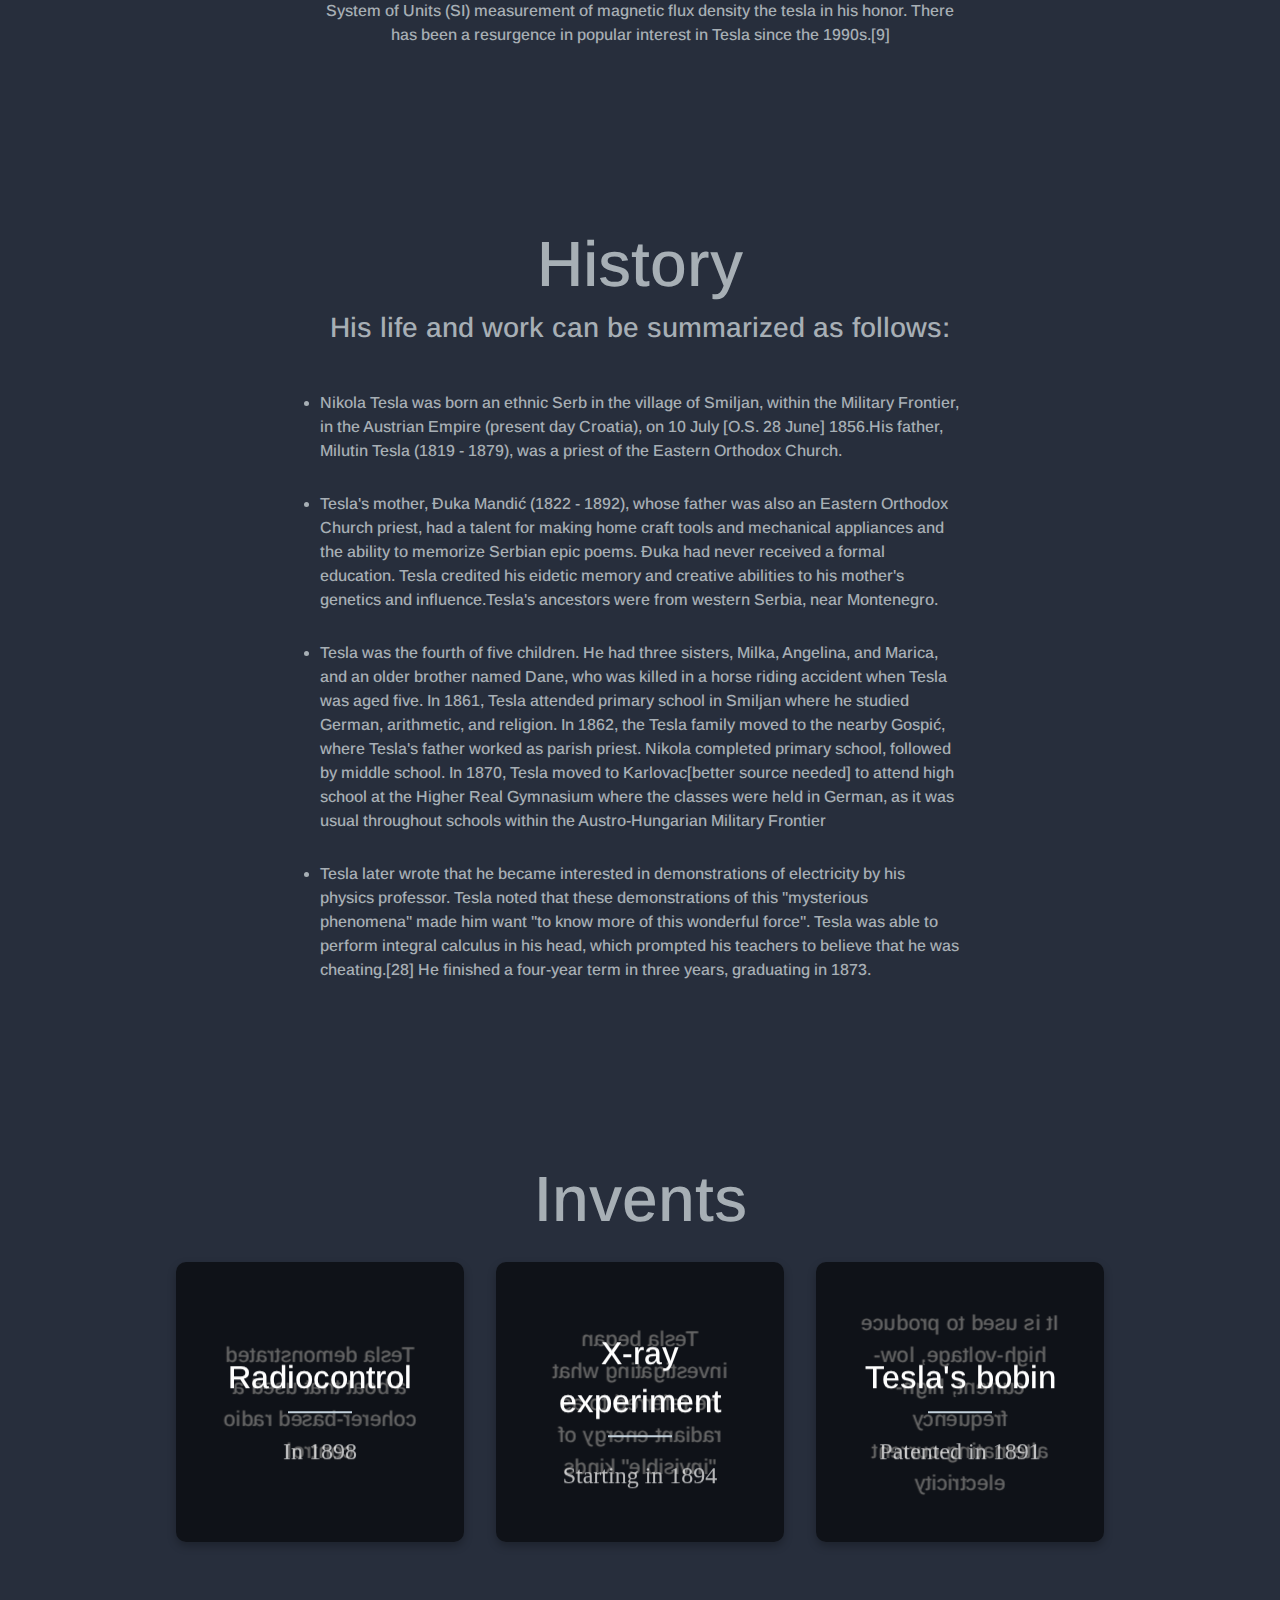
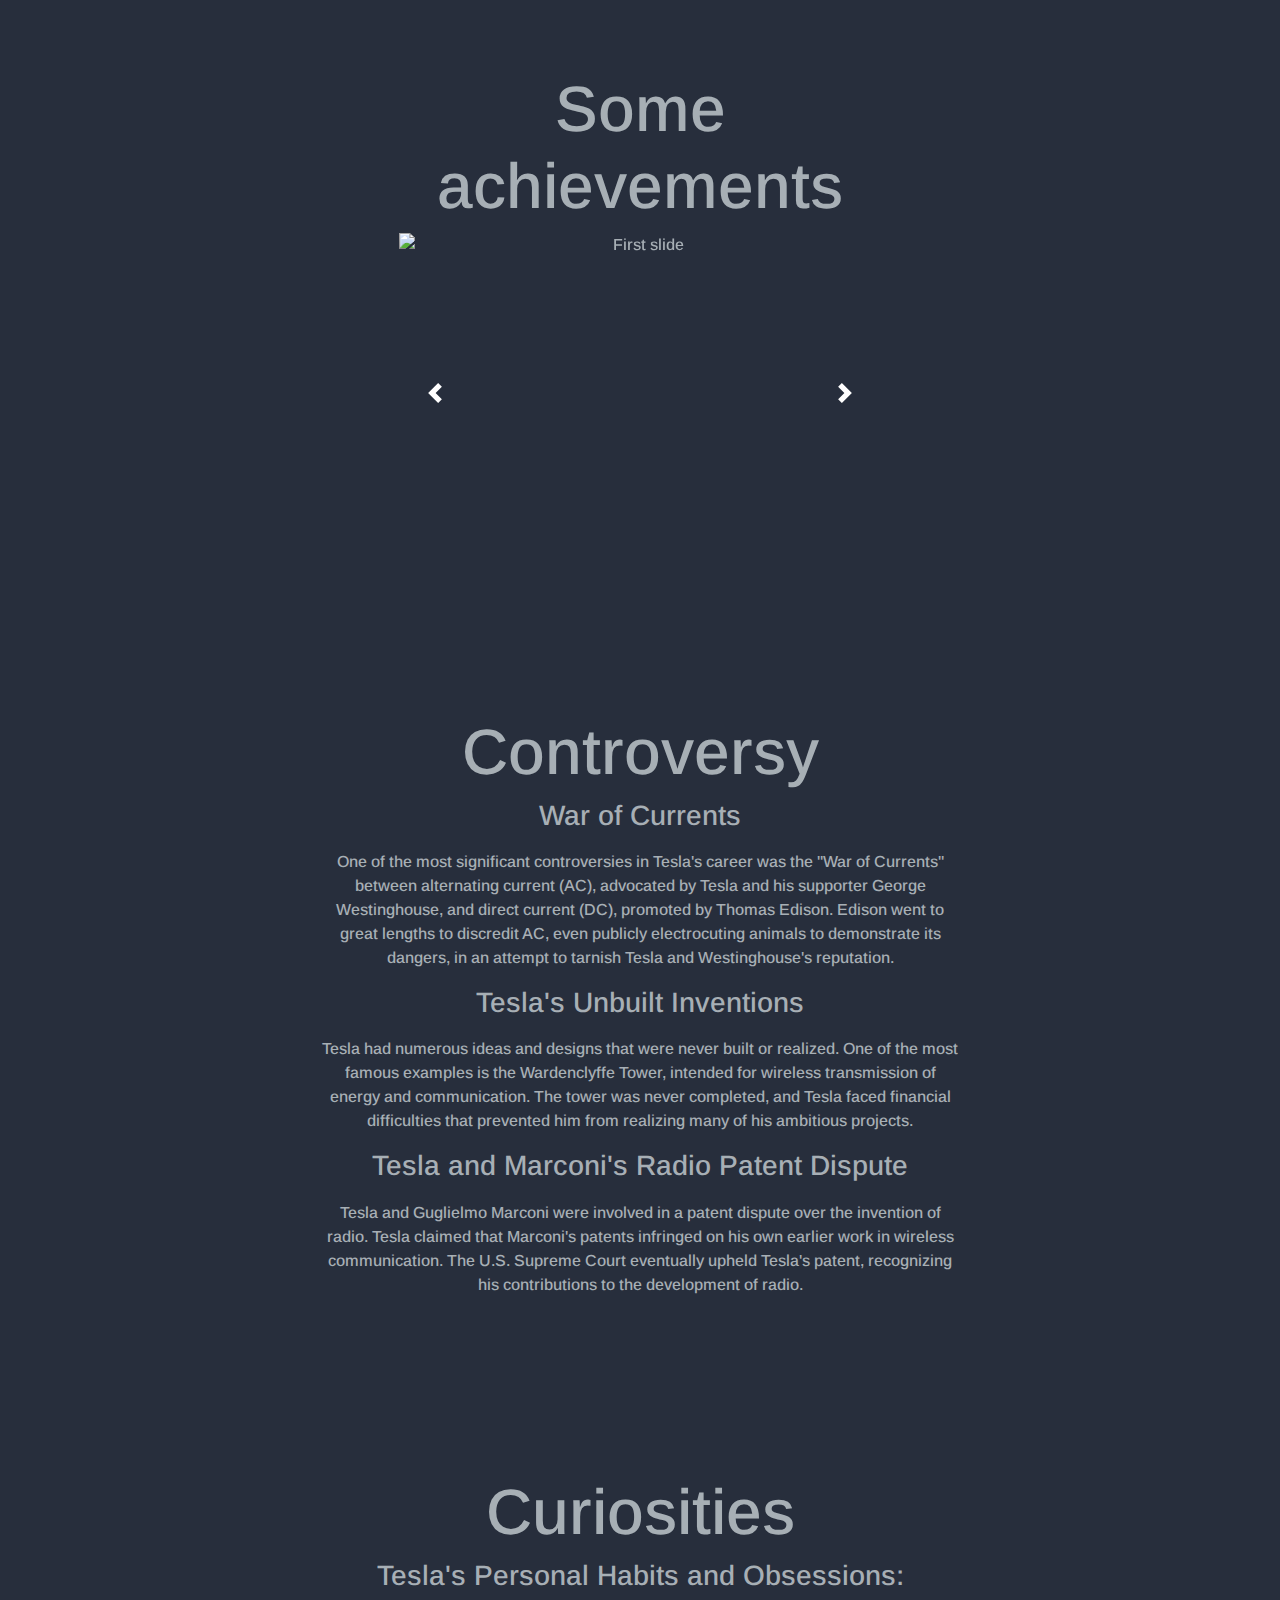
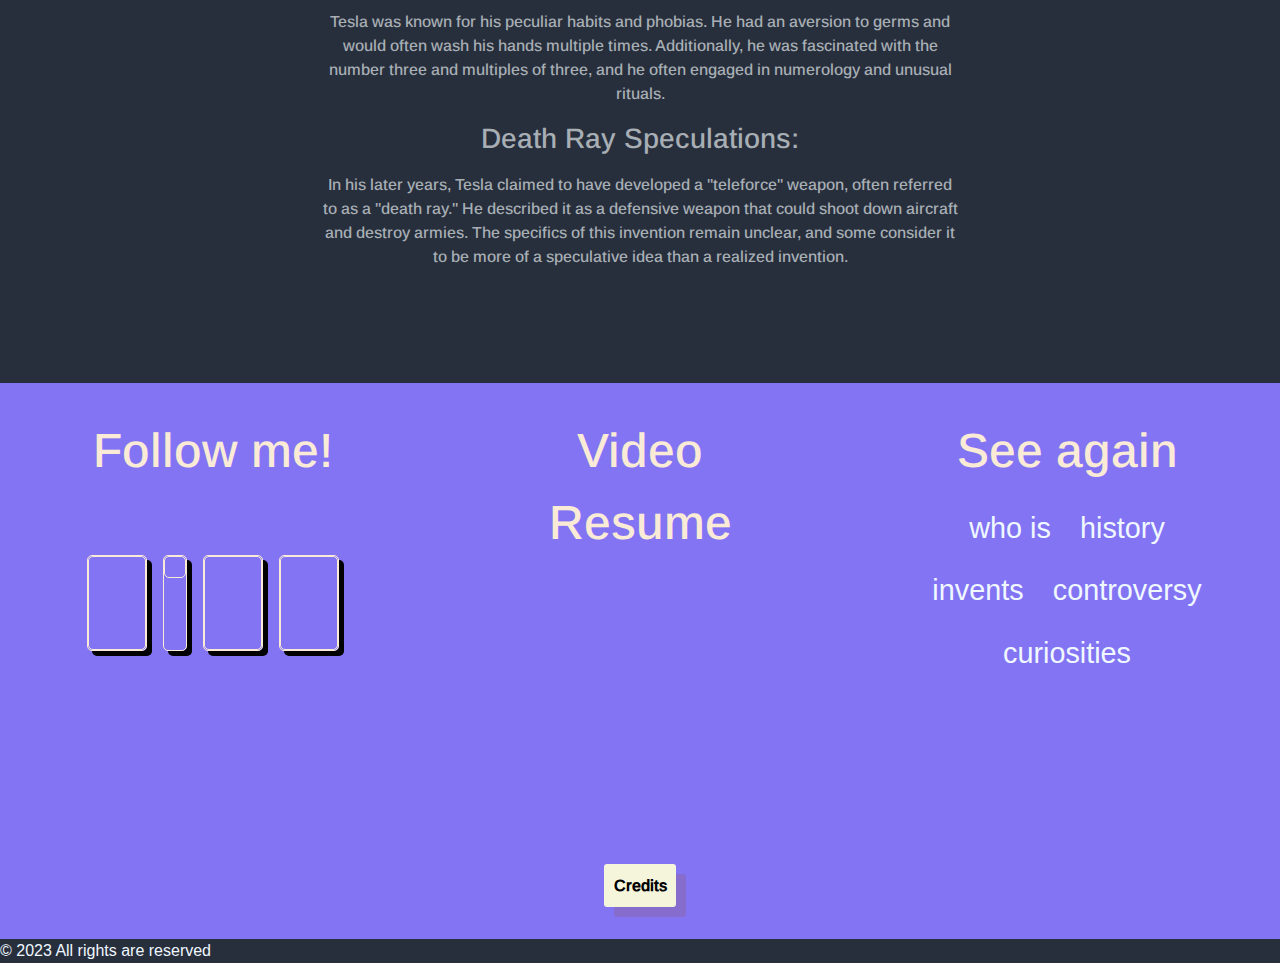
==== commit 7f77b705: "arreglos en creditos" ====
--- a/nikola_teslaMF/index.html
+++ b/nikola_teslaMF/index.html
@@ -15,6 +15,7 @@
 
     <!-- BOOTSTRAP CSS -->
     <link rel="stylesheet" href="https://cdn.jsdelivr.net/npm/bootstrap@4.0.0/dist/css/bootstrap.min.css" integrity="sha384-Gn5384xqQ1aoWXA+058RXPxPg6fy4IWvTNh0E263XmFcJlSAwiGgFAW/dAiS6JXm" crossorigin="anonymous">
+    
     <!-- FONTAWESOME -->
     <script src="https://kit.fontawesome.com/f44a304c04.js" crossorigin="anonymous"></script>
     <link rel="stylesheet" href="https://cdnjs.cloudflare.com/ajax/libs/font-awesome/4.7.0/css/font-awesome.min.css">
@@ -221,10 +222,10 @@
                 <div class="footer_col redes_container">
                     <div class="tittle_social"> Follow me!</div>
                     <div class="social_links_flex">
-                        <div class="col_"><a href="#"><i class="fa-brands fa-instagram"></i></a></div>
-                        <div class="col_"><a href="#"><i class="fa-brands fa-x-twitter"></i></a></div>
-                        <div class="col_"><a href="#"><i class="fa-brands fa-github"></i></a></div>
-                        <div class="col_"><a href="#"><i class="fa-brands fa-linkedin"></i></a></div>
+                        <div class="col_"><a href="https://www.instagram.com/nikola__tesla_____/" target="_blank"><i class="fa-brands fa-instagram"></i></a></div>
+                        <div class="col_"><a href="https://twitter.com/" target="_blank"><i class="fa-brands fa-x-twitter"></i></a></div>
+                        <div class="col_"><a href="https://github.com/aherlei" target="_blank"><i class="fa-brands fa-github"></i></a></div>
+                        <div class="col_"><a href="https://www.linkedin.com/in/antoniojheredia/" target="_blank"><i class="fa-brands fa-linkedin"></i></a></div>
                     </div>
                 </div>
                 <div class="footer_col iframe_container">
@@ -250,11 +251,44 @@
                     <button id="myBtn"class="btn_cta">Credits</button>
     
                     <!-- The Modal -->
-                    <div id="myModal" class="modal">
+                    <div id="myModal" class="">
                         <!-- Modal content -->
                         <div class="modal-content">
                             <span class="close">&times;</span>
                             <p>Made by Antonio J. Heredia Leiva</p>
+                            <p>********************************</p>
+                            <h2>Hero section</h2>
+                            <ul>
+                                <li><a href="./img/nicola_wall.jpg" target="_blank">background Image</a></li>
+                                <li><a href="./img/Rayo.gif" target="_blank">rayito</a></li>
+                            </ul>
+                            <h2>Contain</h2>
+                            <h4>Cards</h4>
+                            <ul>
+                                <li><a href="https://upload.wikimedia.org/wikipedia/commons/3/30/Tesla_boat1.jpg" target="_blank">Radio control</a></li>
+                                <li><a href="https://upload.wikimedia.org/wikipedia/commons/4/45/X-Ray_Photograph_of_Tesla%27s_left_hand.jpg" target="_blank">X-Ray</a></li>
+                                <li><a href="https://upload.wikimedia.org/wikipedia/commons/thumb/7/7d/Bobine_Tesla_Palais_decouverte.jpg/1920px-Bobine_Tesla_Palais_decouverte.jpg" target="_blank">Bobin</a></li>
+                            </ul>
+                            <h4>Carrusel</h4>
+                            <ul>
+                                <li><a href="./img/tesla_tower_.jpg" target="_blank">Tesla tower</a></li>
+                                <li><a href="./img/transmision.jpg" target="_blank">Transmision</a></li>
+                                <li><a href="./img/turbine.jpg" target="_blank">Turbine</a></li>
+                            </ul>
+                            <h2>Styles</h2>
+                            <h4>Fonts</h4>
+                            <ul>
+                                <li><a href="https://www.1001fonts.com/arimo-font.html" target="_blank">CTA</a></li>
+                                <li><a href="https://fonts.google.com/specimen/Edu+TAS+Beginner" target="_blank">Main</a></li>
+                            </ul>
+                            <h4>Icons</h4>
+                            <ul>
+                                <li><a href="https://fontawesome.com/" target="_blank">Font awesome</a></li>
+                            </ul>
+                            <h4>Carrusel</h4>
+                            <p><a href="https://getbootstrap.com/docs/4.0/components/carousel/" target="_blank">Bootstrap</a></p>
+                            <h4>Cards</h4>
+                            <p><a href="https://codepen.io/Hariom-Ingle/pen/zYebqWd" target="_blank">Codepen</a></p>
                         </div>
                     </div>
                 </div>
@@ -262,7 +296,7 @@
         </div>
            
         <div id="footer_2">
-            <p>© 2023 1º DAW Made by ANTONIO JESUS HEREDIA LEIVA</p>
+            <p>© 2023 All rights are reserved</p>
         </div>
     </footer>
 </body>
--- a/nikola_teslaMF/css/style.css
+++ b/nikola_teslaMF/css/style.css
@@ -122,9 +122,9 @@
     cursor: pointer;
     justify-content: flex-end;
     position: absolute;
-    position: fixed;
     z-index: 4;
     right: 2%;
+    font-size: 1.8rem;
 }
 
 
@@ -206,7 +206,9 @@
 }
 
 .wrap_container section {
-    margin: 3em 1em;
+    margin: 3em 0;
+    /* display: flex;
+    flex-direction: column; */
 }
 
 .main_container section h1 {
--- a/nikola_teslaMF/css/modal.css
+++ b/nikola_teslaMF/css/modal.css
@@ -1,24 +1,29 @@
 /* The Modal (background) */
-.modal {
+#myModal {
     display: none; /* Hidden by default */
     position: fixed; /* Stay in place */
-    z-index: 1; /* Sit on top */
-    left: 0;
+    z-index: 5; /* Sit on top */
+    /* left: 0; */
     top: 0;
-    width: 100%; /* Full width */
-    height: 100%; /* Full height */
-    overflow: auto; /* Enable scroll if needed */
+    width: 90%; /* Full width */
+    height: 100vh; /* Full height */
     background-color: rgb(0,0,0); /* Fallback color */
     background-color: rgba(0,0,0,0.4); /* Black w/ opacity */
+    margin: 0 auto;
+    overflow: auto ; /* Enable scroll if needed */
   }
   
   /* Modal Content/Box */
   .modal-content {
-    background-color: #fefefe;
+    background-color: #875d5d !important ;
     margin: 15% auto; /* 15% from the top and centered */
     padding: 20px;
     border: 1px solid #888;
-    width: 80%; /* Could be more or less, depending on screen size */
+    width: 50%; /* Could be more or less, depending on screen size */
+  }
+  .modal-content a, .modal-content li{
+    color: currentColor;
+    list-style: none;
   }
   
   /* The Close Button */
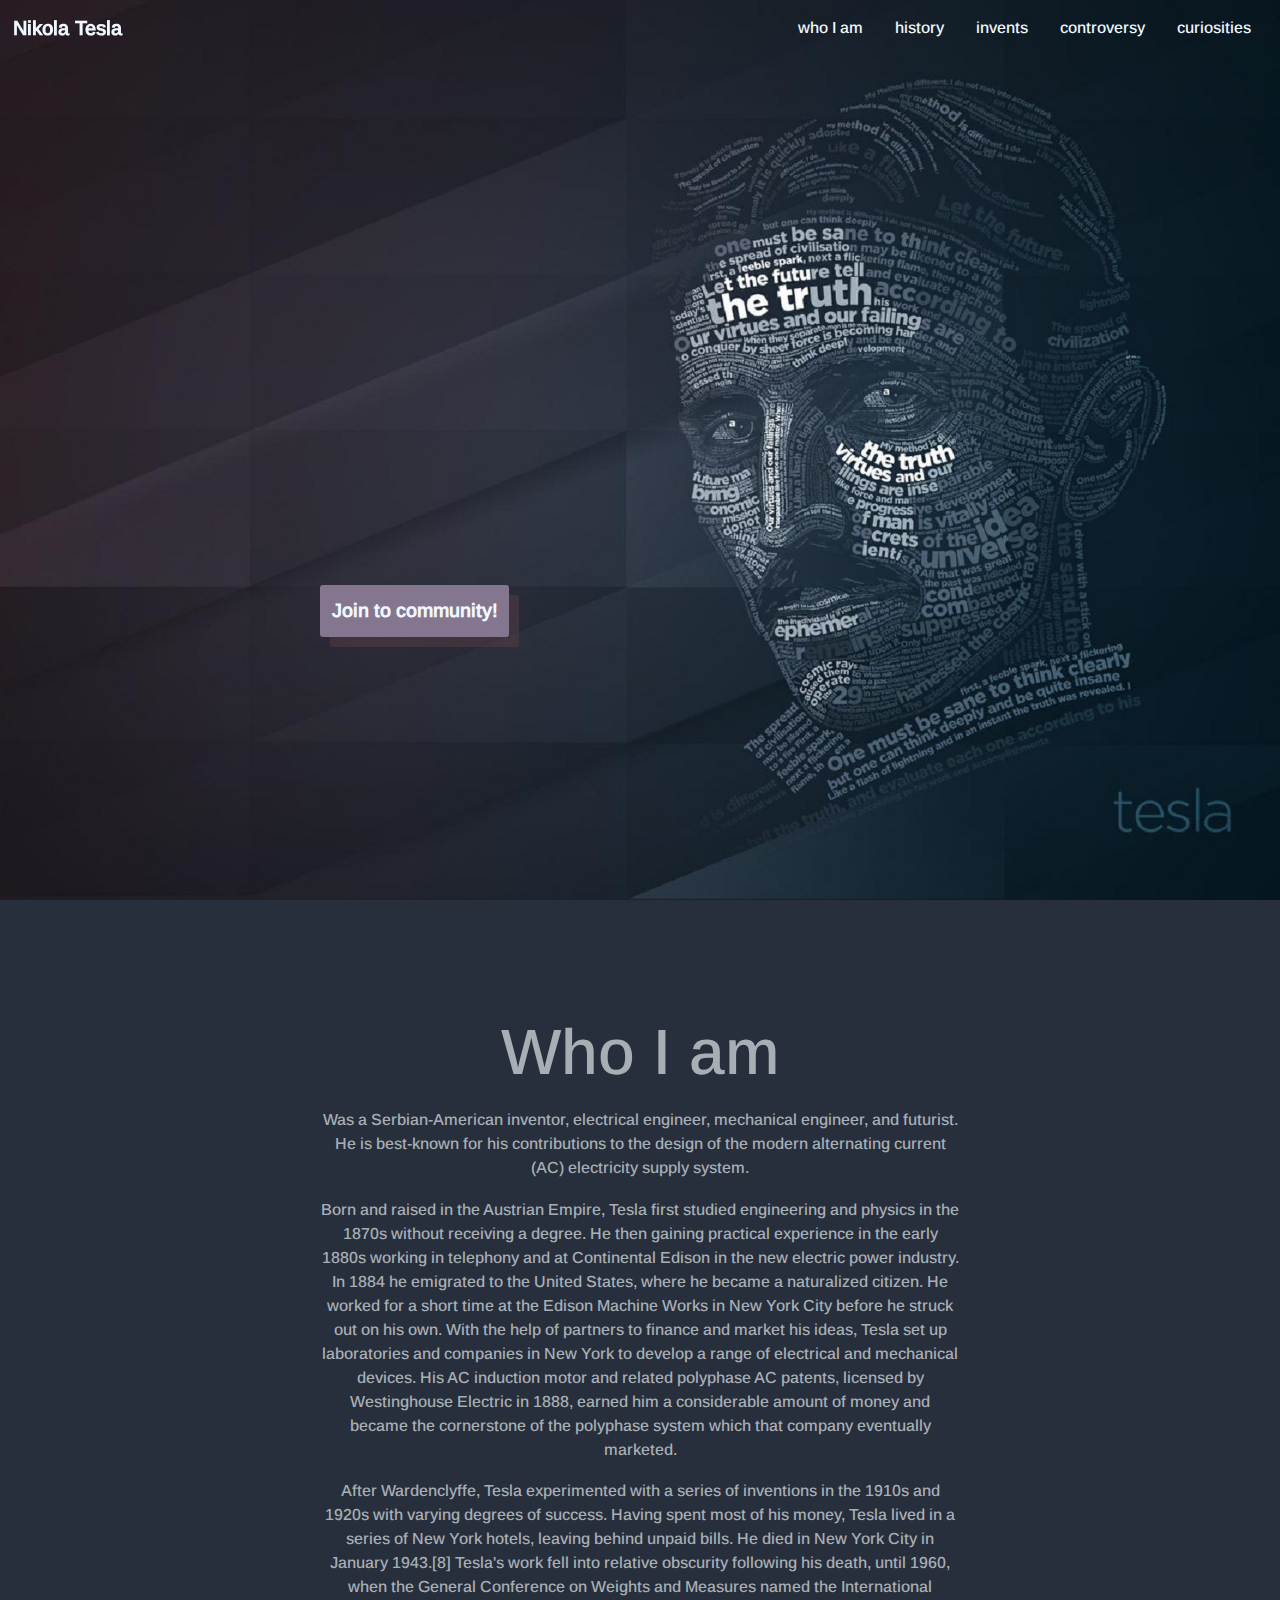
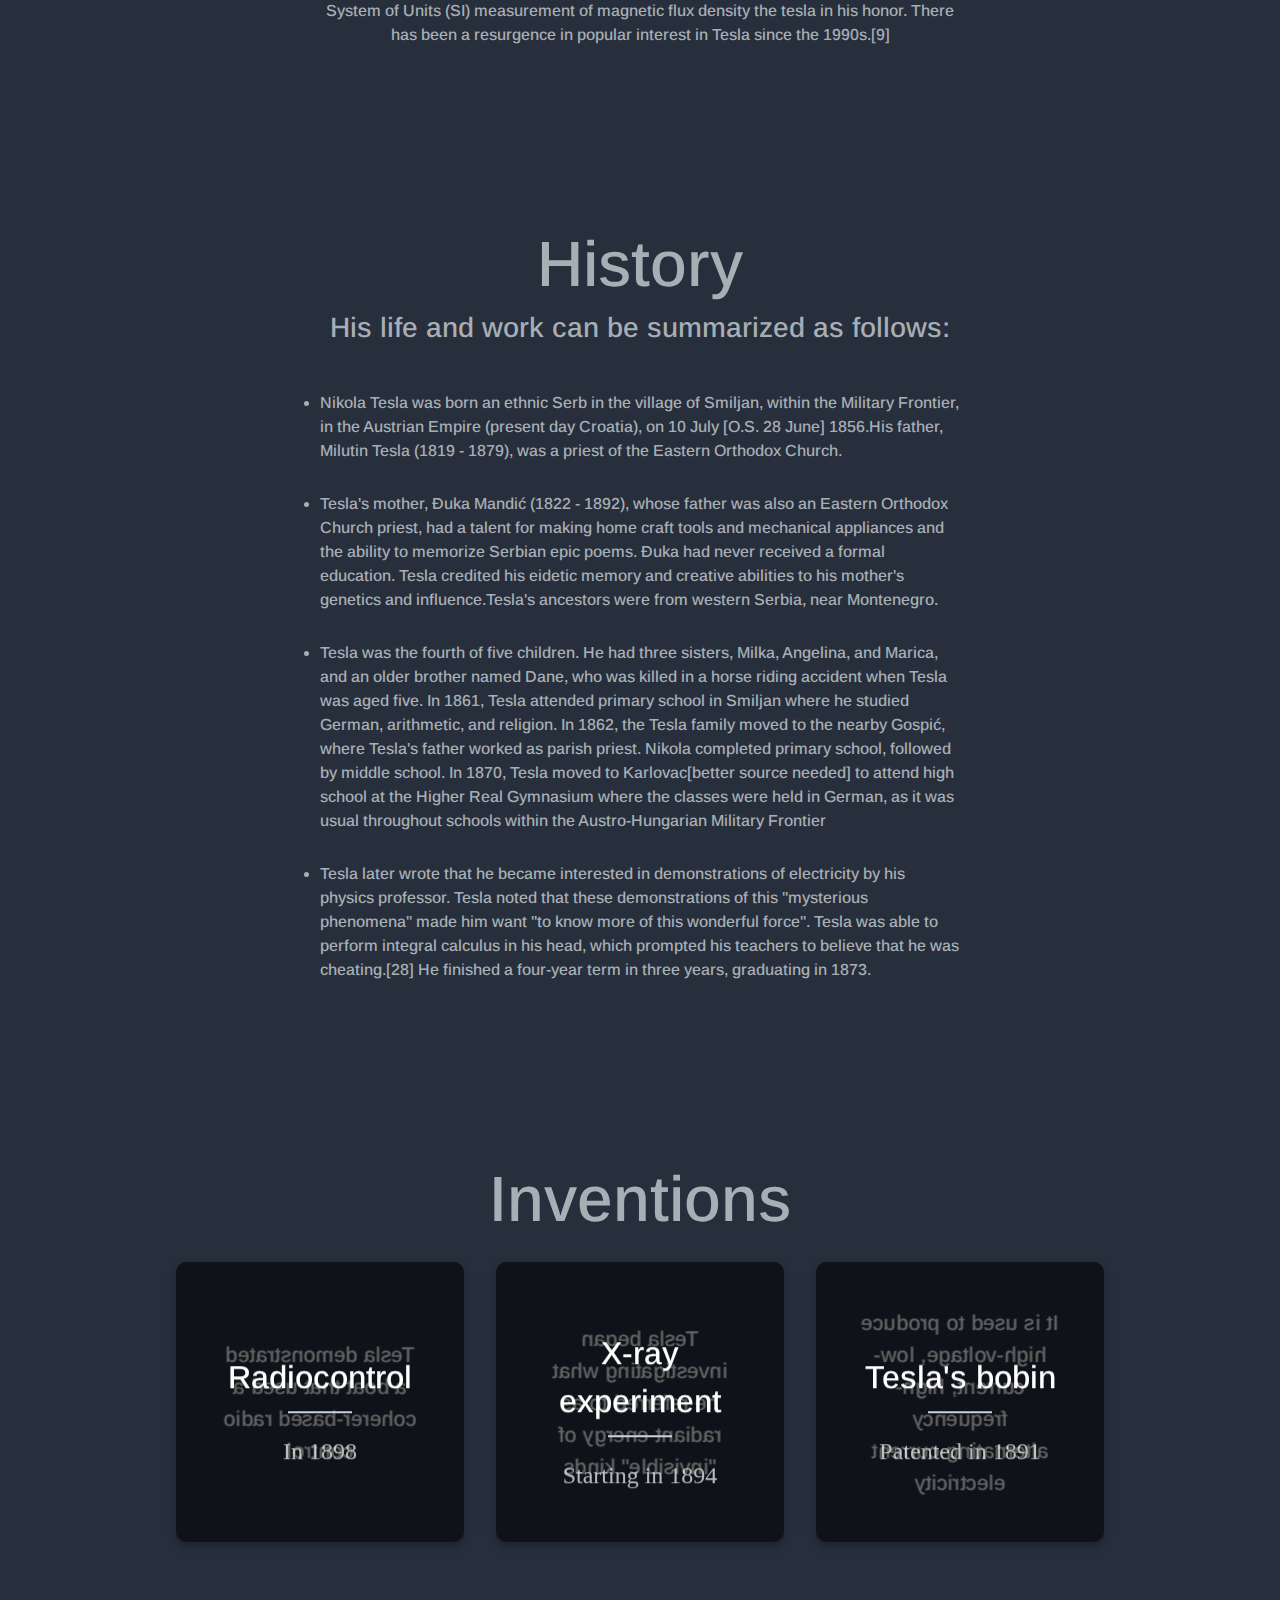
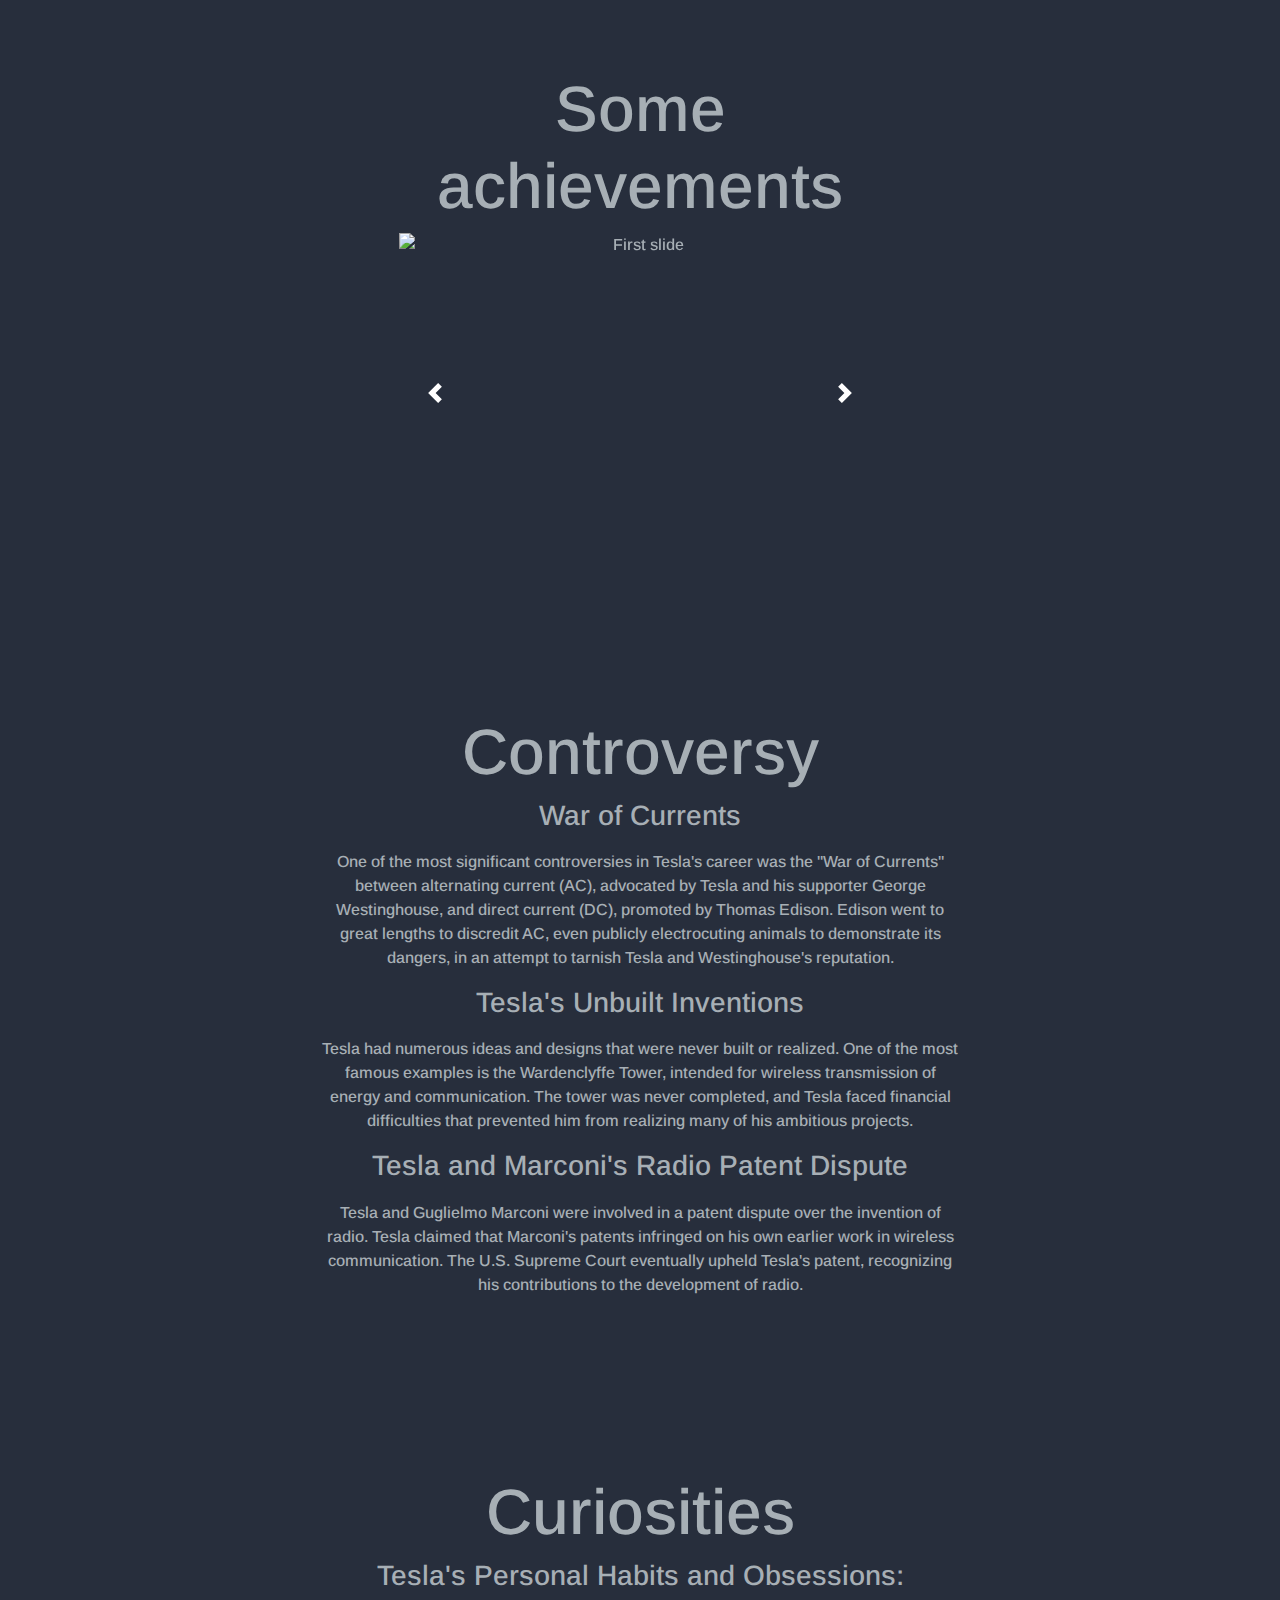
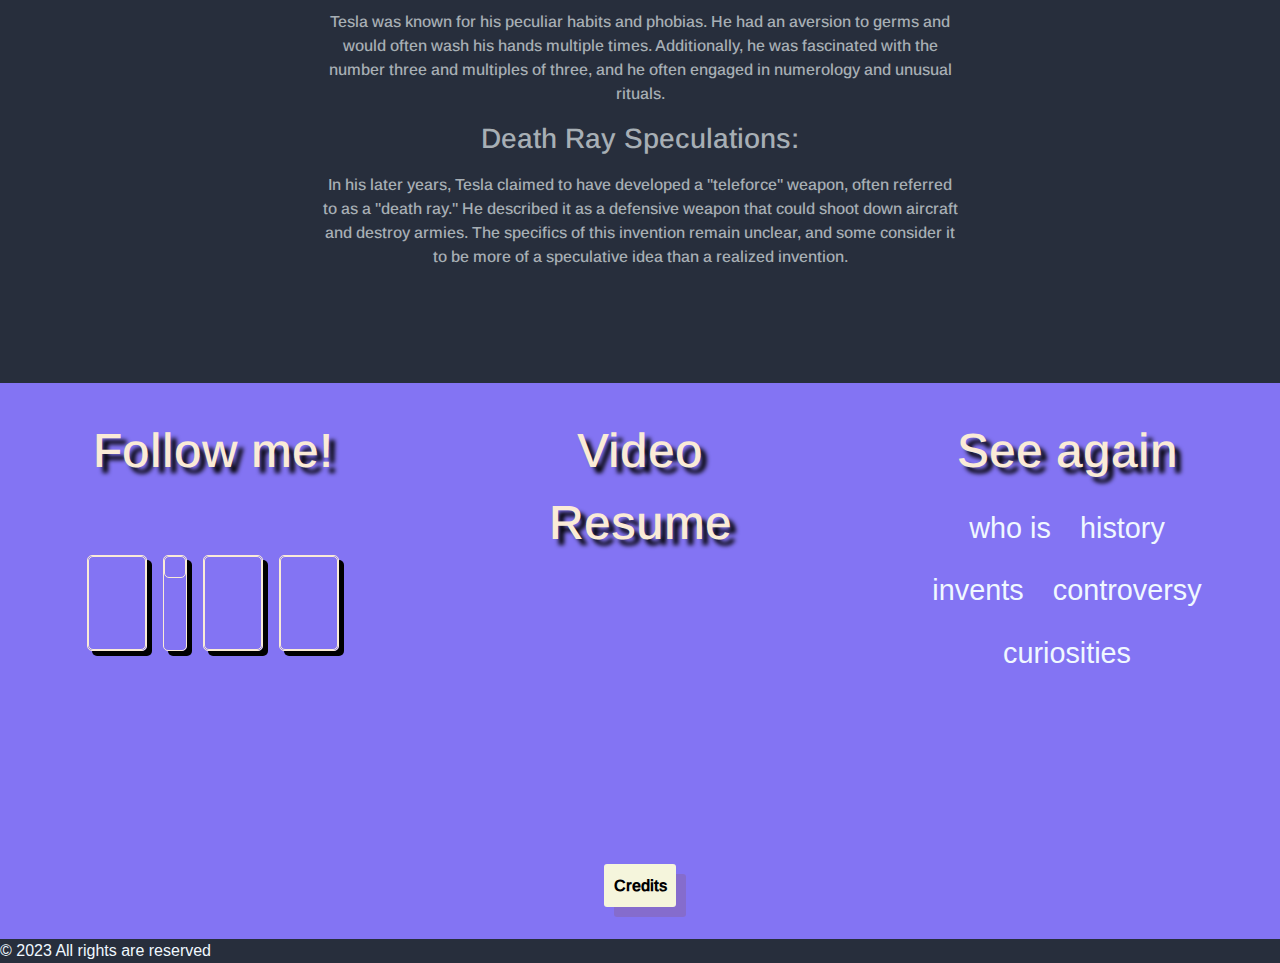
==== commit 831744ef: "añadido profundidad a los titulos del footer" ====
--- a/nikola_teslaMF/index.html
+++ b/nikola_teslaMF/index.html
@@ -29,7 +29,7 @@
                     <div class="icon"> <span><a href="#">Nikola Tesla</a></span></div>
                     <div id="menu_wrap" class="none">
                         <ul class="menu ">
-                            <li><a href="#who">who is</a></li>
+                            <li><a href="#who">who I am</a></li>
                             <li><a href="#history">history </a></li>
                             <li><a href="#invents">invents</a></li>
                             <li><a href="#controversy">controversy</a></li>
@@ -91,7 +91,7 @@
     <div class="main_container cards_container">
         <section class="section_cards">
             <a name="invents"></a>
-            <h1>Invents</h1>
+            <h1>Inventions</h1>
             <div class="wrapper">
                 <div class="cols">
                     <div class="col_card" ontouchstart="this.classList.toggle('hover');">
--- a/nikola_teslaMF/css/style.css
+++ b/nikola_teslaMF/css/style.css
@@ -266,11 +266,11 @@
     text-align: center;
     gap: 8em;
     grid-template-columns: 1fr;
-        grid-template-areas: 
-        " social    "
-        " iframe    "
-        " see_again "
-        " modal     ";
+    grid-template-areas: 
+    " social    "
+    " iframe    "
+    " see_again "
+    " modal     ";
 }
 .social_links_flex{
     display: flex;
@@ -285,6 +285,7 @@
     font-family: tesla;
     color: antiquewhite;
     margin-bottom: 20px;
+    text-shadow: 6px 6px 4px black;
 }
 
 .col_{
--- a/nikola_teslaMF/css/modal.css
+++ b/nikola_teslaMF/css/modal.css
@@ -3,8 +3,9 @@
     display: none; /* Hidden by default */
     position: fixed; /* Stay in place */
     z-index: 5; /* Sit on top */
-    /* left: 0; */
     top: 0;
+    right: 0;
+    left: 0;
     width: 90%; /* Full width */
     height: 100vh; /* Full height */
     background-color: rgb(0,0,0); /* Fallback color */
